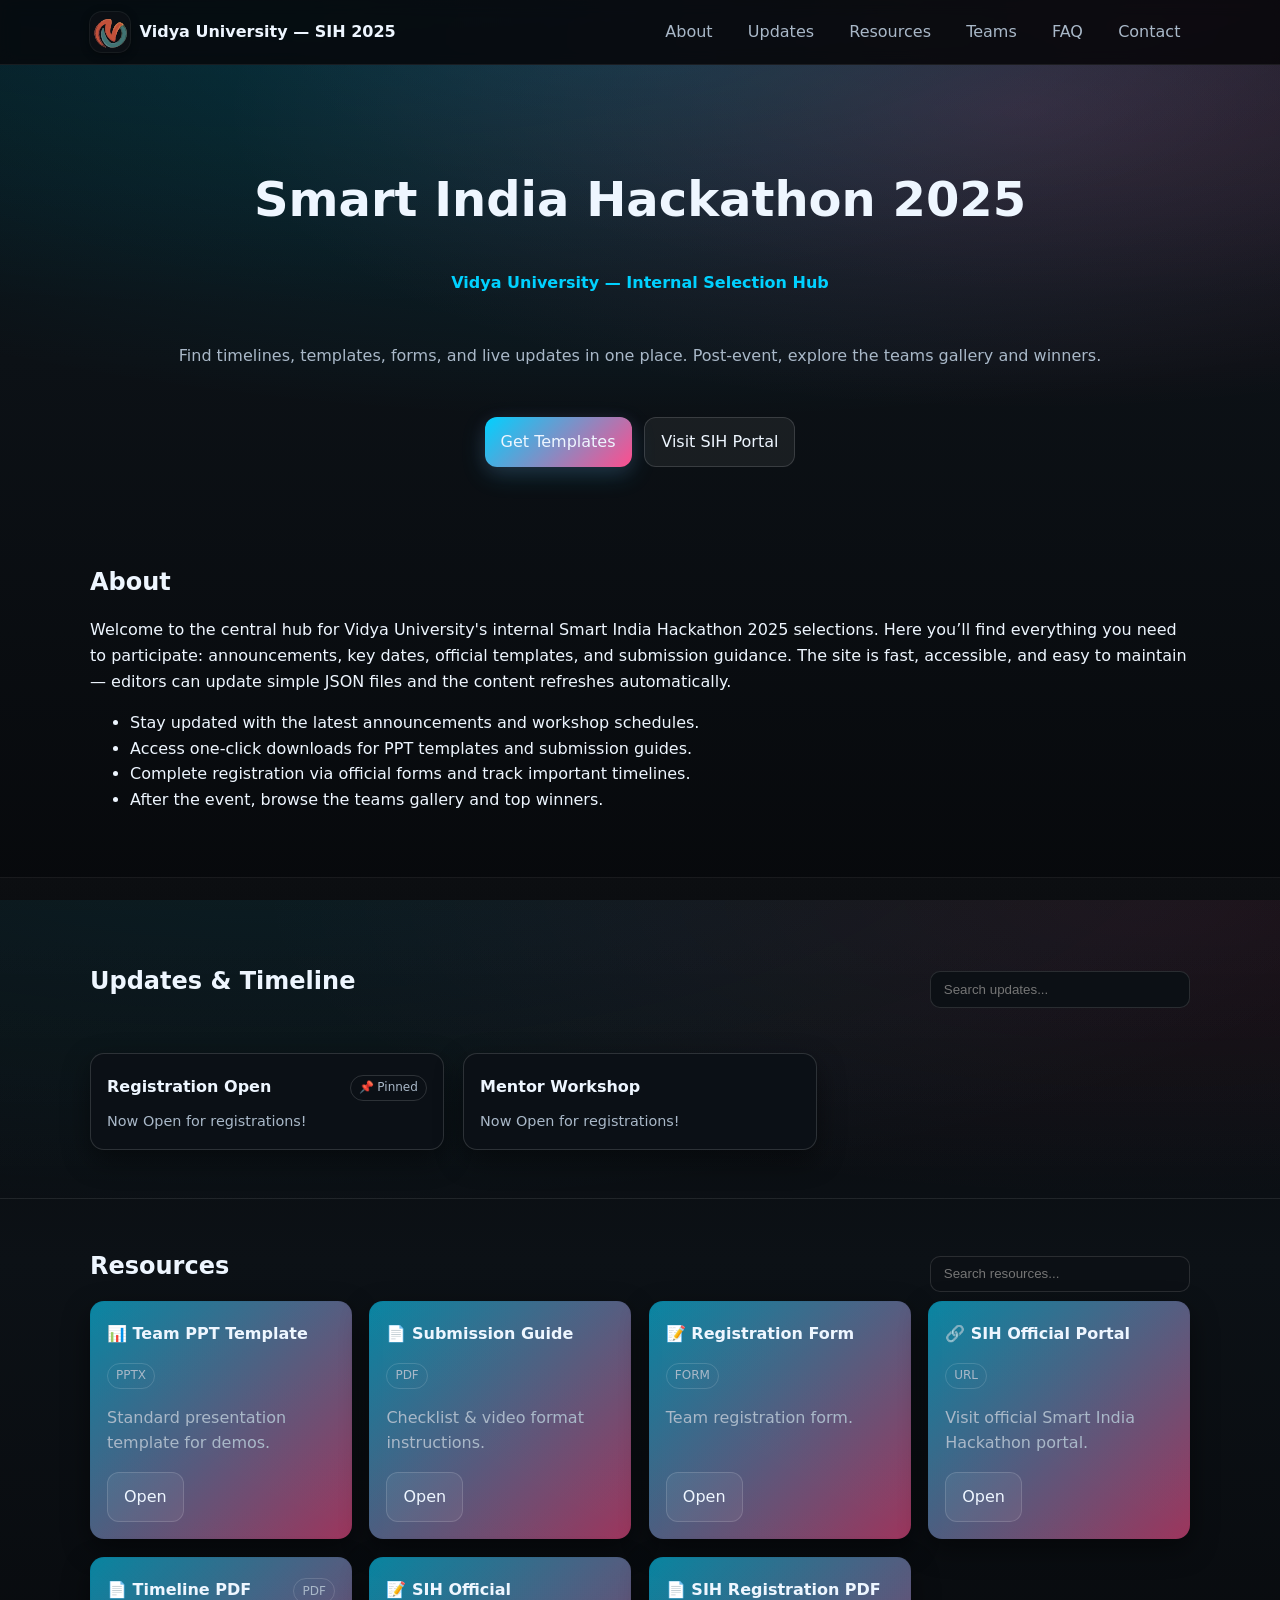
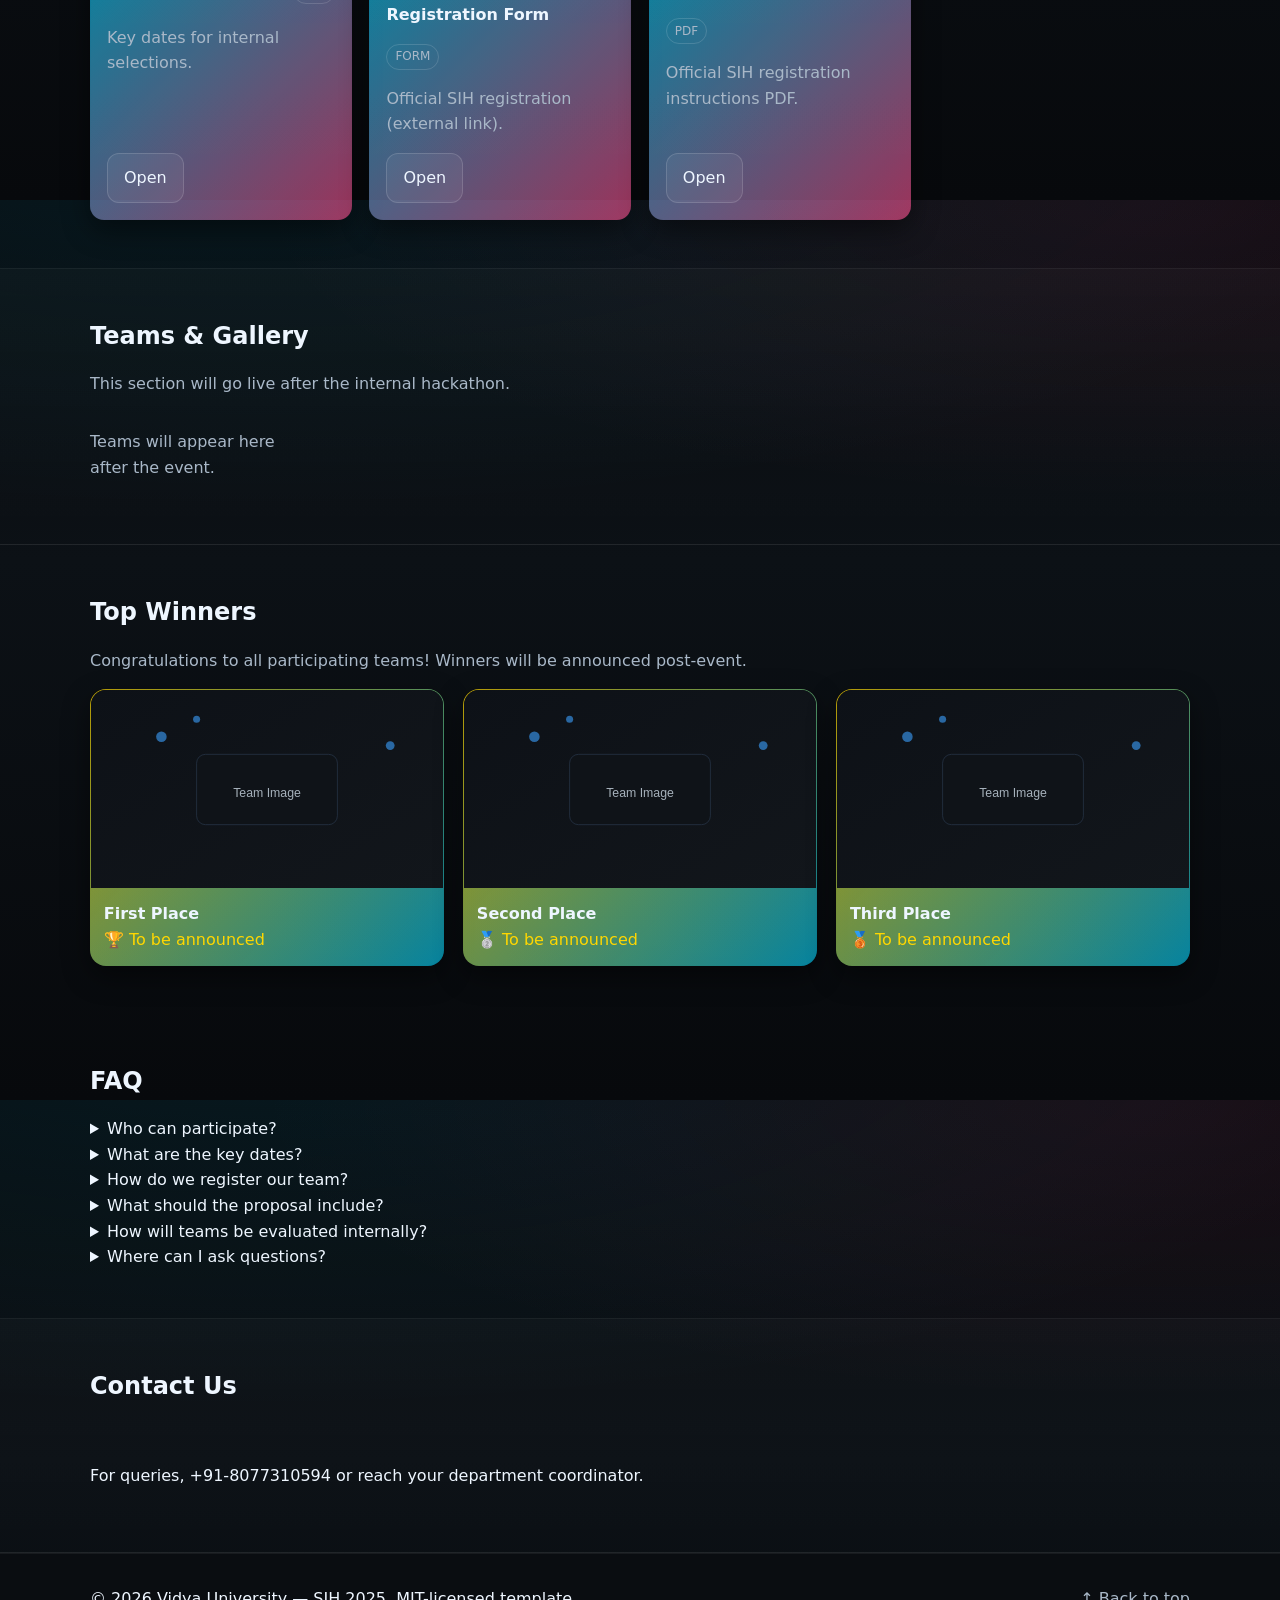
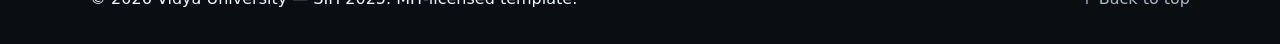
==== sih-vidya-landing/index.html @ 430991f4 "Logo changes" ====
<!DOCTYPE html>
<html lang="en">
  <head>
    <meta charset="utf-8" />
    <meta name="viewport" content="width=device-width, initial-scale=1" />
    <title>Smart India Hackathon 2025 — Vidya University</title>
    <meta name="description" content="Vidya University SIH 2025 internal selection — timelines, resources, updates, and teams gallery." />
    <meta property="og:title" content="Smart India Hackathon 2025 — Vidya University" />
    <meta property="og:description" content="Timelines, resources, updates, and teams gallery for Vidya University's SIH 2025." />
    <meta property="og:type" content="website" />
    <meta name="twitter:card" content="summary_large_image" />
    <link rel="icon" href="./assets/images/logo.svg" />
    <link rel="stylesheet" href="./css/style.css" />
  </head>
  <body>
    <header class="site-header">
      <div class="container header-inner">
        <a class="brand" href="#home" aria-label="Home">
          <img src="./assets/images/logo.svg" alt="Vidya University Logo" width="36" height="36" />
          <span>Vidya University — SIH 2025</span>
        </a>
        <nav class="site-nav" aria-label="Primary">
          <a href="#about">About</a>
          <a href="#updates">Updates</a>
          <a href="#resources">Resources</a>
          <a href="#teams">Teams</a>
          <a href="#faq">FAQ</a>
          <a href="#contact">Contact</a>
        </nav>
      </div>
    </header>

    <main id="home">
      <section class="hero" aria-label="Hero">
        <div class="container hero-inner">
          <h1>Smart India Hackathon 2025</h1>
          <p class="tag">Vidya University — Internal Selection Hub</p>
          <p class="lead">Find timelines, templates, forms, and live updates in one place. Post-event, explore the teams gallery and winners.</p>
          <div class="cta">
            <a class="btn primary" href="#resources">Get Templates</a>
            <a class="btn" href="https://www.sih.gov.in/" target="_blank" rel="noopener">Visit SIH Portal</a>
          </div>
        </div>
      </section>

      <section id="about" class="section">
        <div class="container">
          <h2>About</h2>
          <p>
            Welcome to the central hub for Vidya University's internal Smart India Hackathon 2025 selections.
            Here you’ll find everything you need to participate: announcements, key dates, official templates,
            and submission guidance. The site is fast, accessible, and easy to maintain — editors can update
            simple JSON files and the content refreshes automatically.
          </p>
          <ul>
            <li>Stay updated with the latest announcements and workshop schedules.</li>
            <li>Access one-click downloads for PPT templates and submission guides.</li>
            <li>Complete registration via official forms and track important timelines.</li>
            <li>After the event, browse the teams gallery and top winners.</li>
          </ul>
        </div>
      </section>

      <section id="updates" class="section alt">
        <div class="container">
          <div class="section-head">
            <h2>Updates & Timeline</h2>
            <br>
            <br><br><br><br>
            <div class="filters">
              <input id="updates-search" type="search" placeholder="Search updates..." aria-label="Search updates" />
            </div>
          </div>
          <div id="updates-list" class="cards" aria-live="polite" aria-busy="true">
            <p>Loading updates...</p>
          </div>
        </div>
      </section>

      <section id="resources" class="section">
        <div class="container">
          <div class="section-head">
            <h2>Resources</h2>
            <div class="filters">
              <input id="resources-search" type="search" placeholder="Search resources..." aria-label="Search resources" />
            </div>
          </div>
          <div id="resources-list" class="cards" aria-live="polite" aria-busy="true">
            <p>Loading resources...</p>
          </div>
        </div>
      </section>

      <section id="teams" class="section alt">
        <div class="container">
          <h2>Teams & Gallery</h2>
          <p class="muted">This section will go live after the internal hackathon.</p>
          <div id="teams-grid" class="grid" aria-live="polite" aria-busy="true"></div>
        </div>
      </section>

      <section id="winners" class="winners section">
        <div class="container">
          <h2>Top Winners</h2>
            <p class="muted">Congratulations to all participating teams! Winners will be announced post-event.</p>
          <!-- <p class="muted">Large placeholders are provided — replace images later to showcase winners.</p> -->
          <div class="winners-grid">
            <article class="winner-card">
              <img src="./assets/images/teams/placeholder.svg" alt="First Place placeholder" loading="lazy" />
              <div class="body">
                <div class="title">First Place</div>
                <div class="place">🏆 To be announced</div>
              </div>
            </article>
            <article class="winner-card">
              <img src="./assets/images/teams/placeholder.svg" alt="Second Place placeholder" loading="lazy" />
              <div class="body">
                <div class="title">Second Place</div>
                <div class="place">🥈 To be announced</div>
              </div>
            </article>
            <article class="winner-card">
              <img src="./assets/images/teams/placeholder.svg" alt="Third Place placeholder" loading="lazy" />
              <div class="body">
                <div class="title">Third Place</div>
                <div class="place">🥉 To be announced</div>
              </div>
            </article>
          </div>
        </div>
      </section>

      <section id="faq" class="section">
        <div class="container">
          <h2>FAQ</h2>
          <details>
            <summary>Who can participate?</summary>
            <p>All eligible Vidya University students can participate as per SIH guidelines. Form teams as per rules and consult your department coordinator if unsure.</p>
          </details>
          <details>
            <summary>What are the key dates?</summary>
            <p>Dates will be announced soon. Keep an eye on the Updates section for official announcements.</p>
          </details>
          <details>
            <summary>How do we register our team?</summary>
            <p>Use the Registration Form in Resources for internal submission. The SIH Official Registration Form will be listed when available.</p>
          </details>
          <details>
            <summary>What should the proposal include?</summary>
            <p>Follow the Submission Guide (Resources) for required sections: problem statement, solution approach, tech stack, team roles, and timelines.</p>
          </details>
          <details>
            <summary>How will teams be evaluated internally?</summary>
            <p>Evaluation will consider problem-fit, innovation, feasibility, demo readiness, and presentation quality. Details will be shared in updates.</p>
          </details>
          <details>
            <summary>Where can I ask questions?</summary>
            <p>Contact the SIH coordination cell at +91-8077310594 or reach your department coordinator.</p>
          </details>
        </div>
      </section>

      <section id="contact" class="section alt">
        <div class="container">
          <h2>Contact Us</h2>
          <br>
          <p>For queries, +91-8077310594 or reach your department coordinator.</p>
        </div>
      </section>
    </main>

    <footer class="site-footer">
      <div class="container footer-inner">
        <p>© <span id="year"></span> Vidya University — SIH 2025. MIT-licensed template.</p>
        <a class="top" href="#home" aria-label="Back to top">↑ Back to top</a>
      </div>
    </footer>

    <script type="module" src="./js/main.js"></script>
  </body>
  </html>
---- sih-vidya-landing/css/style.css ----
:root{
  --bg:#07090c;         /* deeper near-black */
  --panel:#0f141a;      /* dark panel */
  --text:#eef6ff;       /* off-white */
  --muted:#a9b8c8;      /* muted text */
  --brand:#00d1ff;      /* vibrant cyan */
  --brand-2:#ff4d8d;    /* vibrant pink */
  --ok:#22c55e;
  --warn:#f59e0b;
  --danger:#ef4444;
  --card:#0b1016;
  --radius:14px;
  --shadow:0 10px 28px rgba(0,0,0,.45);
}

*{box-sizing:border-box}
html,body{height:100%}
body{
  margin:0; font-family:system-ui,-apple-system,Segoe UI,Roboto,Ubuntu,Cantarell,"Noto Sans",sans-serif;
  background:radial-gradient(1200px 400px at 20% -10%, rgba(0,209,255,.09), transparent),
             radial-gradient(900px 300px at 90% 0%, rgba(255,77,141,.08), transparent),
             linear-gradient(180deg,var(--bg),#0c1116 40%, #07090c 100%);
  color:var(--text); line-height:1.6;
}

.container{width:min(1100px,92%); margin-inline:auto}
.muted{color:var(--muted)}
.tag{color:var(--brand); font-weight:600}

/* Header */
.site-header{position:sticky; top:0; z-index:50; backdrop-filter:saturate(1.2) blur(8px); background:rgba(7,9,12,.65); border-bottom:1px solid rgba(255,255,255,.07)}
.header-inner{display:flex; align-items:center; justify-content:space-between; padding:.75rem 0}
.brand{display:flex; align-items:center; gap:.6rem; color:var(--text); text-decoration:none; font-weight:700}
.brand img{width:40px; height:40px; object-fit:cover; border-radius:12px; background:#0b0f14; box-shadow:0 0 0 1px rgba(255,255,255,.08), 0 2px 10px rgba(0,0,0,.45)}
.site-nav{display:flex; gap:1rem}
.site-nav a{color:var(--muted); text-decoration:none; padding:.4rem .6rem; border-radius:8px}
.site-nav a:hover{background:rgba(255,255,255,.08); color:var(--text)}

/* Hero */
.hero{padding:6rem 0 3rem; background:radial-gradient(1200px 400px at 50% -10%, rgba(0,209,255,.18), transparent), radial-gradient(800px 300px at 80% 10%, rgba(255,77,141,.16), transparent)}
.hero-inner{display:grid; gap:1rem; text-align:center}
.hero h1{font-size:clamp(2rem,4vw,3rem); margin:0}
.lead{color:var(--muted)}
.cta{display:flex; justify-content:center; gap:.8rem; margin-top:1rem; flex-wrap:wrap}
.btn{display:inline-flex; align-items:center; gap:.5rem; border:1px solid rgba(255,255,255,.14); color:var(--text); text-decoration:none; padding:.7rem 1rem; border-radius:12px; background:rgba(255,255,255,.06)}
.btn:hover{background:rgba(255,255,255,.08)}
.btn.primary{background:linear-gradient(135deg,var(--brand),var(--brand-2)); border:none; box-shadow:0 8px 24px rgba(0,209,255,.18), 0 4px 18px rgba(255,77,141,.12)}

/* Sections */
.section{padding:3rem 0}
.section.alt{background:linear-gradient(180deg, rgba(255,255,255,.02), rgba(255,255,255,0)); border-top:1px solid rgba(255,255,255,.07); border-bottom:1px solid rgba(255,255,255,.07)}
.section-head{display:flex; align-items:center; justify-content:space-between; gap:1rem; flex-wrap:wrap}
.section h2{margin:0 0 1rem}
.filters input[type="search"]{background:#0c1015; color:var(--text); border:1px solid rgba(255,255,255,.12); padding:.6rem .8rem; border-radius:10px; width:260px; max-width:100%}

/* Cards / Grid */
.cards{display:grid; grid-template-columns:repeat(auto-fill, minmax(260px,1fr)); gap:1.1rem}
.card{
  position:relative;
  background:linear-gradient(180deg, rgba(255,255,255,.02), rgba(255,255,255,.01)) padding-box,
             linear-gradient(135deg, rgba(0,209,255,.6), rgba(255,77,141,.6)) border-box;
  border:1px solid transparent;
  border-radius:var(--radius); padding:1rem; box-shadow:var(--shadow);
}
.card:hover{box-shadow:0 14px 36px rgba(0,0,0,.55);}
.card h3,.card h4{margin:.2rem 0 .4rem}
.card time{color:var(--muted); font-size:.9rem}
.chip{display:inline-block; padding:.15rem .5rem; border-radius:999px; font-size:.75rem; border:1px solid rgba(255,255,255,.14); color:var(--muted)}
.row{display:flex; align-items:center; justify-content:space-between; gap:.6rem; flex-wrap:wrap}

/* Ensure "Open" buttons sit at the bottom of resource cards */
.resource-card{display:flex; flex-direction:column;}
.resource-card a.btn{margin-top:auto; align-self:flex-start}

/* Updates & Timeline grid and card cleanup */
#updates .cards{grid-template-columns:repeat(auto-fill, minmax(320px,1fr)); gap:1.2rem}
.update-card{display:flex; flex-direction:column; background:var(--card) !important; border:1px solid rgba(255,255,255,.14) !important; box-shadow:var(--shadow)}
.update-card p{margin:.5rem 0 0}
.update-card .row + time{margin-top:.25rem}
.update-card .row:last-child{margin-top:auto}

.grid{display:grid; grid-template-columns:repeat(auto-fill, minmax(180px,1fr)); gap:1rem}
.team-card{background:var(--card); border:1px solid rgba(255,255,255,.08); border-radius:14px; overflow:hidden; box-shadow:var(--shadow)}
.team-card img{display:block; width:100%; height:140px; object-fit:cover; background:#0a0d11}
.team-card .body{padding:.8rem}
.team-card .name{font-weight:700}
.team-card .meta{color:var(--muted); font-size:.85rem}
.team-card a{color:var(--brand)}

/* Winners section */
.winners{padding:3rem 0}
.winners-grid{display:grid; grid-template-columns:repeat(auto-fit, minmax(240px, 1fr)); gap:1.2rem}
.winner-card{
  background:linear-gradient(180deg, rgba(255,255,255,.02), rgba(255,255,255,.01)) padding-box,
             linear-gradient(135deg, rgba(255,215,0,.7), rgba(0,209,255,.6)) border-box;
  border:1px solid transparent; border-radius:16px; overflow:hidden; box-shadow:var(--shadow);
}
.winner-card img{display:block; width:100%; aspect-ratio:16/9; object-fit:cover; background:#0a0d11}
.winner-card .body{padding:.8rem}
.winner-card .title{font-weight:800}
.winner-card .place{color:#ffd700}

/* Footer */
.site-footer{border-top:1px solid rgba(255,255,255,.06); background:#0a0d11}
.footer-inner{display:flex; align-items:center; justify-content:space-between; gap:1rem; padding:1rem 0}
.footer-inner .top{color:var(--muted); text-decoration:none}
.footer-inner .top:hover{color:var(--text)}

/* Small screens */
@media (max-width: 640px){
  .site-nav{gap:.4rem}
  .site-nav a{padding:.4rem .5rem}
}
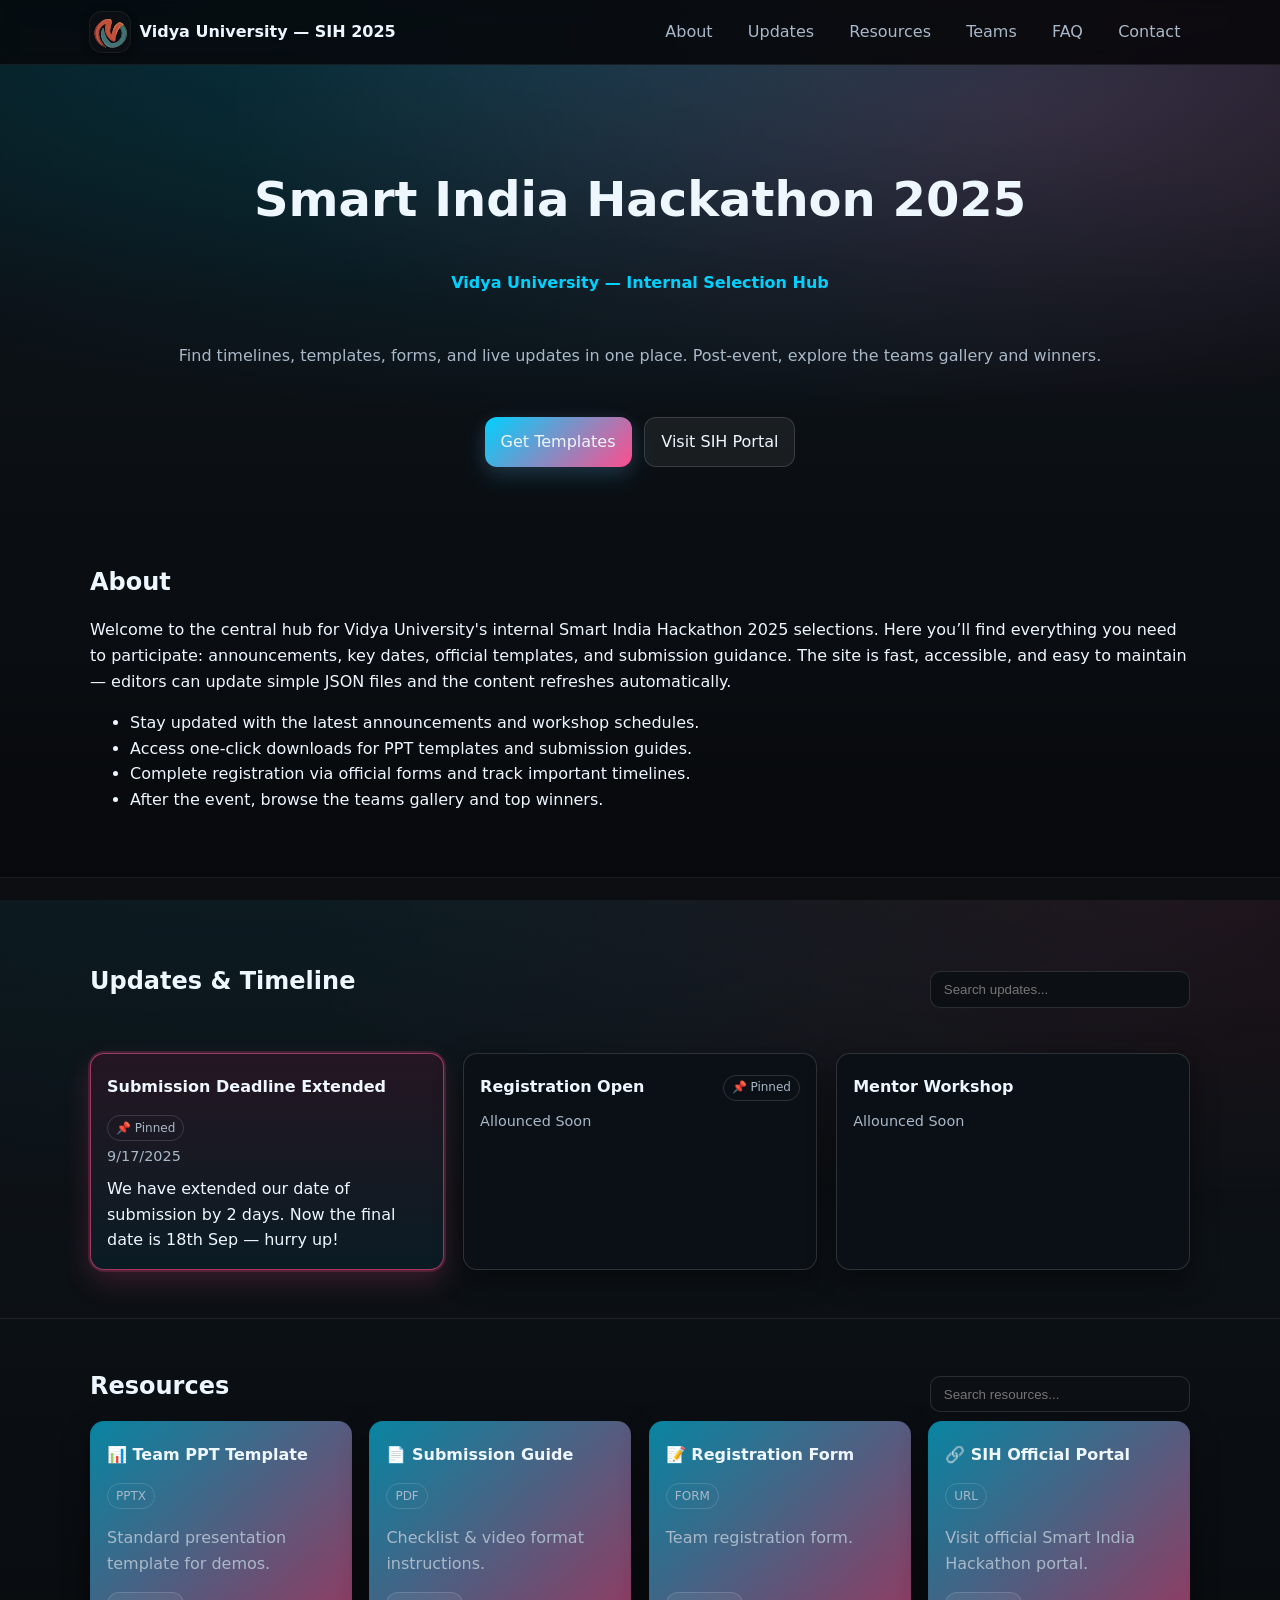
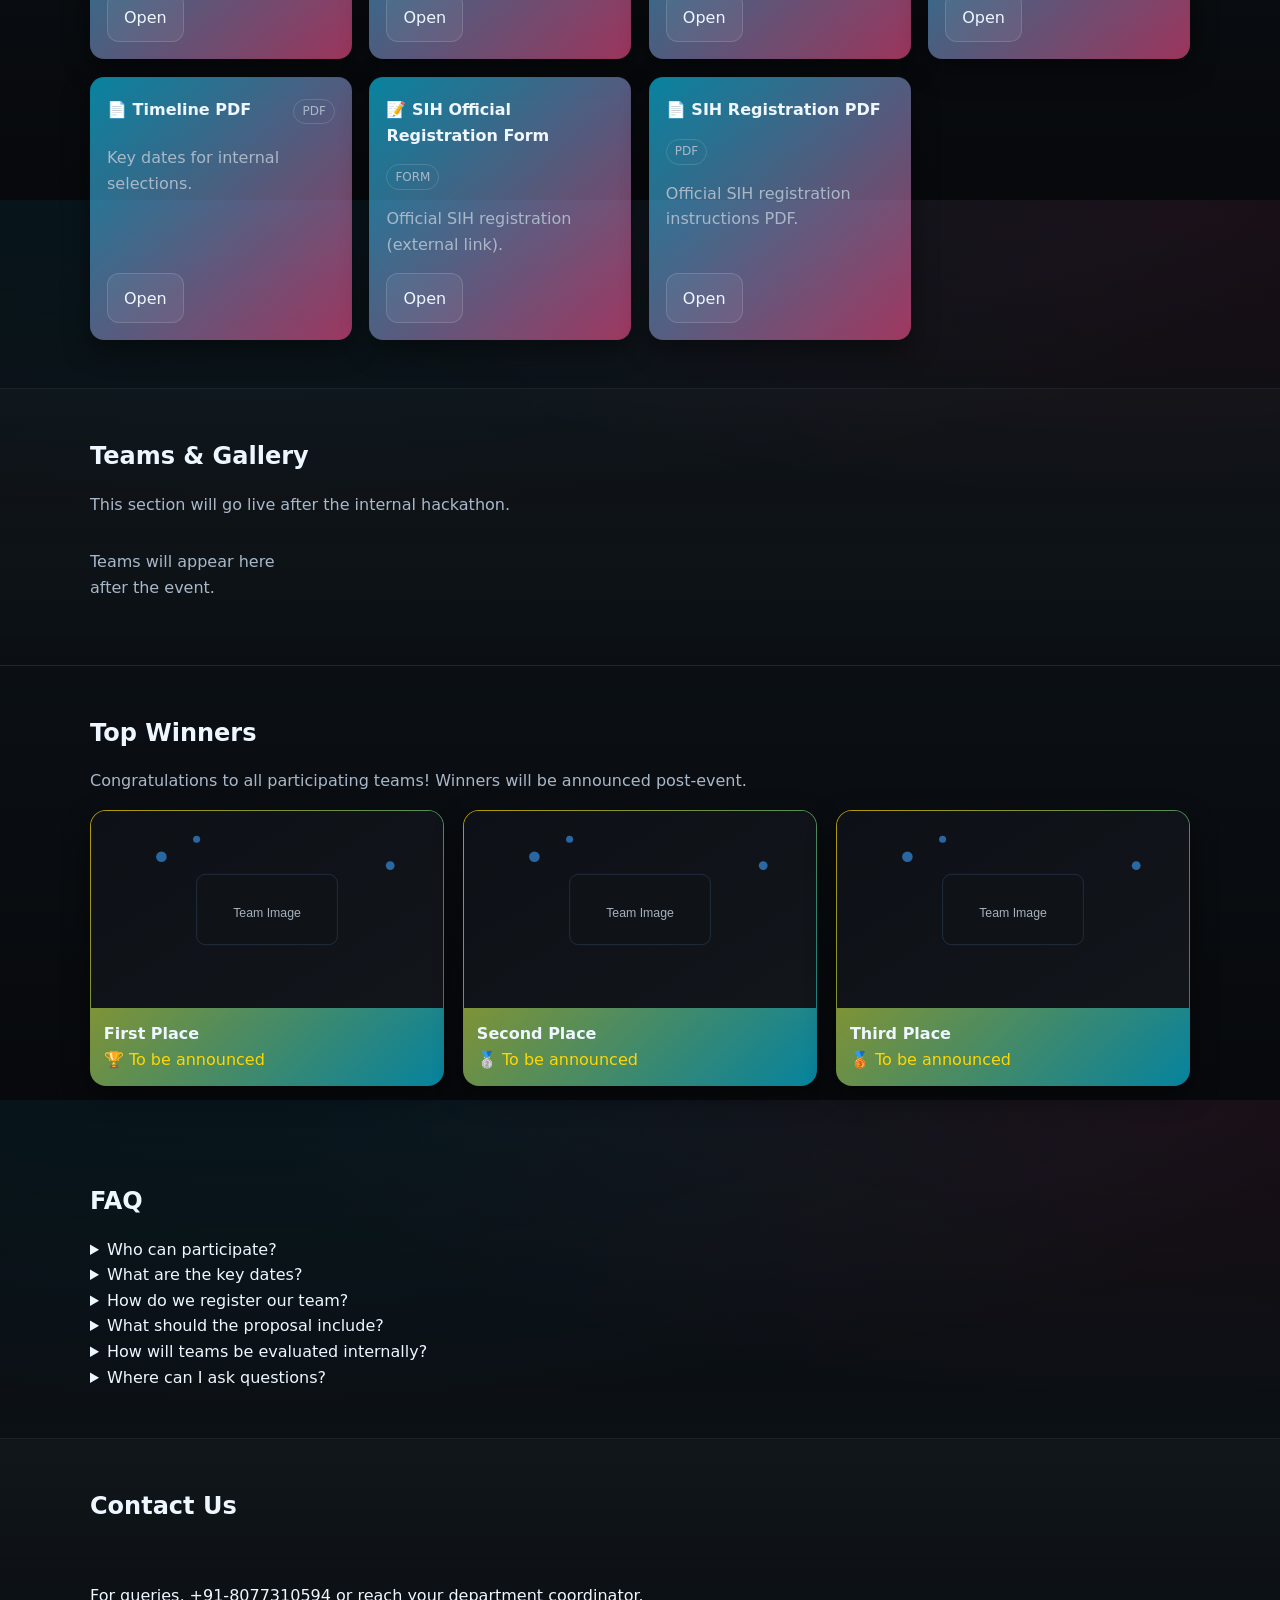
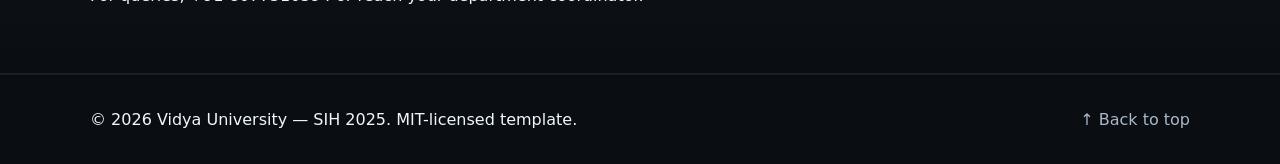
==== commit a8bed176: "fix: cache-bust assets and strengthen highlight animation selector" ====
--- a/sih-vidya-landing/index.html
+++ b/sih-vidya-landing/index.html
@@ -10,7 +10,9 @@
     <meta property="og:type" content="website" />
     <meta name="twitter:card" content="summary_large_image" />
     <link rel="icon" href="./assets/images/logo.svg" />
-    <link rel="stylesheet" href="./css/style.css" />
+  <link rel="stylesheet" href="./css/style.css?v=20250917" />
+    <meta name="google-adsense-account" content="ca-pub-8051903518935723" />
+    <script async src="https://pagead2.googlesyndication.com/pagead/js/adsbygoogle.js?client=ca-pub-8051903518935723" crossorigin="anonymous"></script>
   </head>
   <body>
     <header class="site-header">
@@ -176,6 +178,6 @@
       </div>
     </footer>
 
-    <script type="module" src="./js/main.js"></script>
+    <script type="module" src="./js/main.js?v=20250917"></script>
   </body>
   </html>
--- a/sih-vidya-landing/css/style.css
+++ b/sih-vidya-landing/css/style.css
@@ -79,6 +79,18 @@
 .update-card .row + time{margin-top:.25rem}
 .update-card .row:last-child{margin-top:auto}
 
+/* Attention highlight for urgent updates */
+.cards .update-card.highlight{
+  border-color: rgba(255,77,141,.6) !important;
+  box-shadow: 0 12px 28px rgba(255,77,141,.18), 0 0 0 2px rgba(255,77,141,.18);
+  animation: floatPulse 3s ease-in-out infinite;
+  background: linear-gradient(180deg, rgba(255,77,141,.10), rgba(0,209,255,.06)), var(--card) !important;
+}
+@keyframes floatPulse{
+  0%,100%{ transform: translateY(0); }
+  50%{ transform: translateY(-6px); }
+}
+
 .grid{display:grid; grid-template-columns:repeat(auto-fill, minmax(180px,1fr)); gap:1rem}
 .team-card{background:var(--card); border:1px solid rgba(255,255,255,.08); border-radius:14px; overflow:hidden; box-shadow:var(--shadow)}
 .team-card img{display:block; width:100%; height:140px; object-fit:cover; background:#0a0d11}
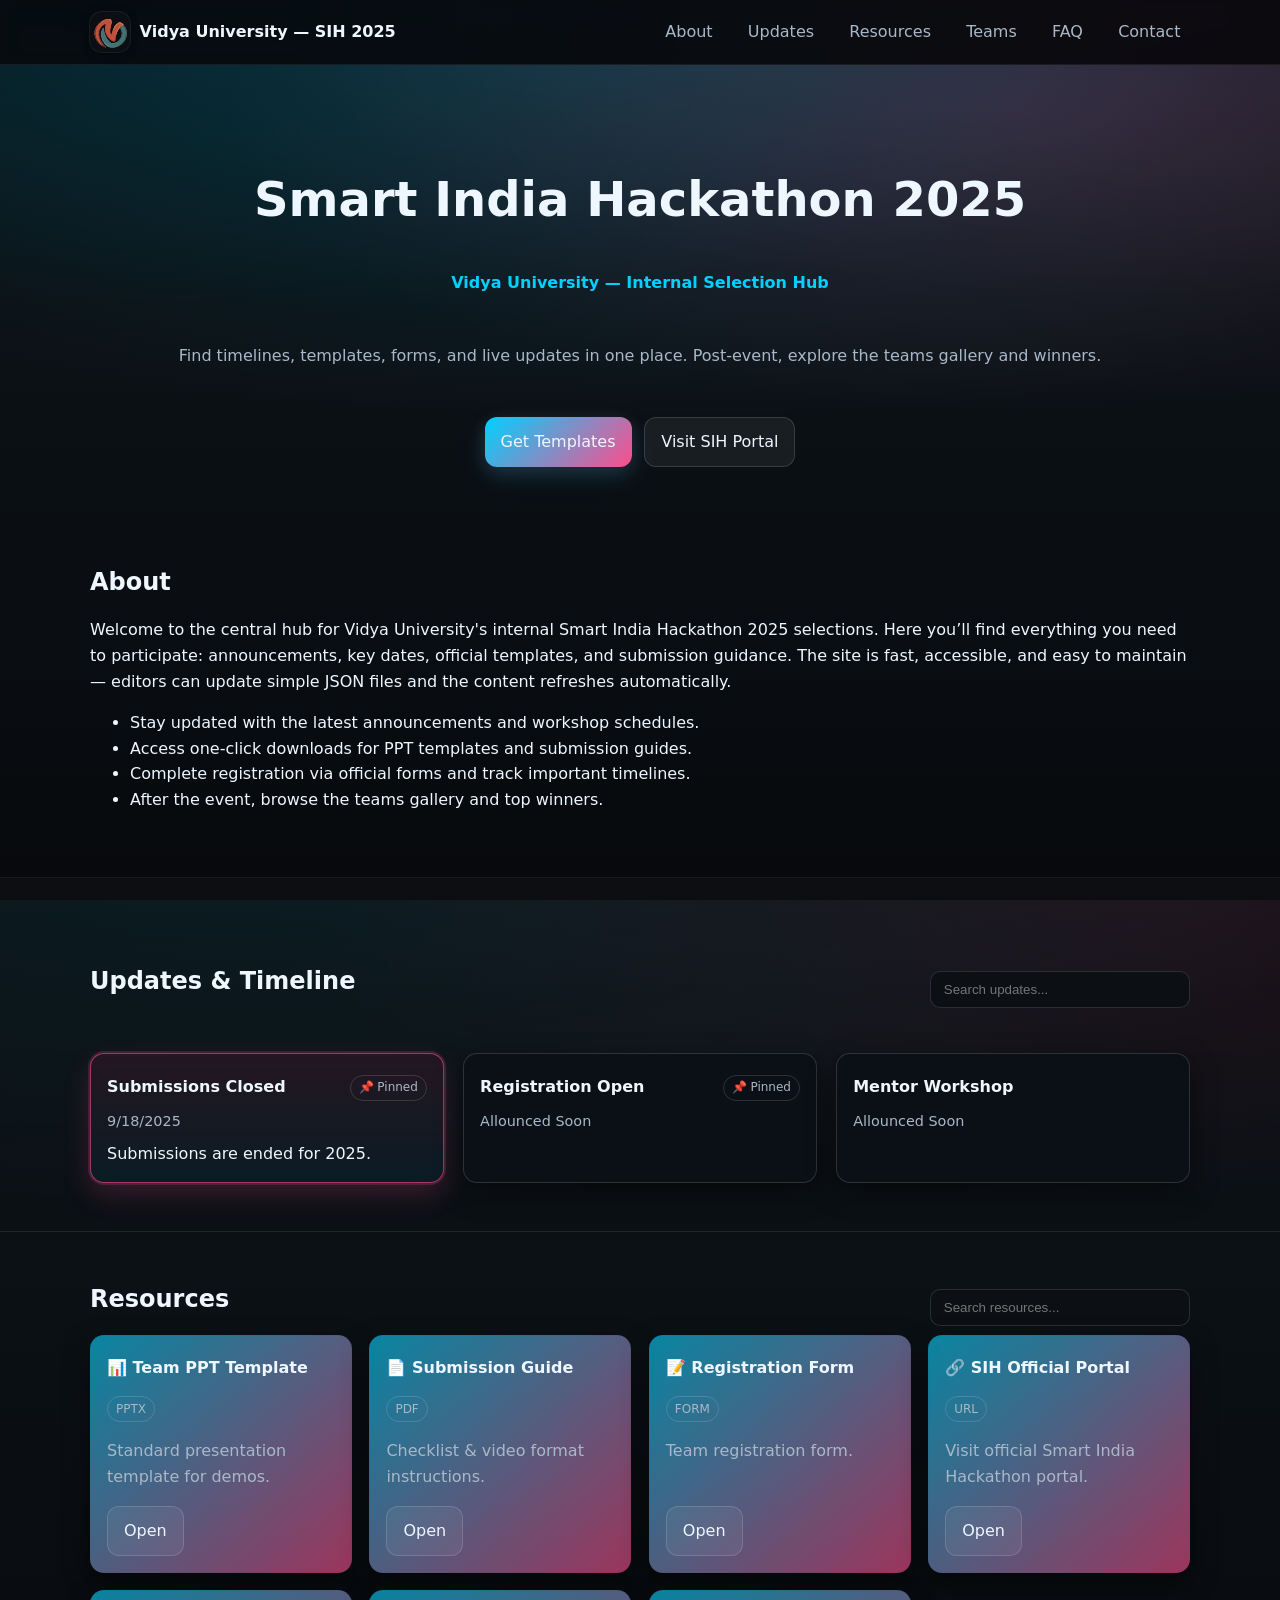
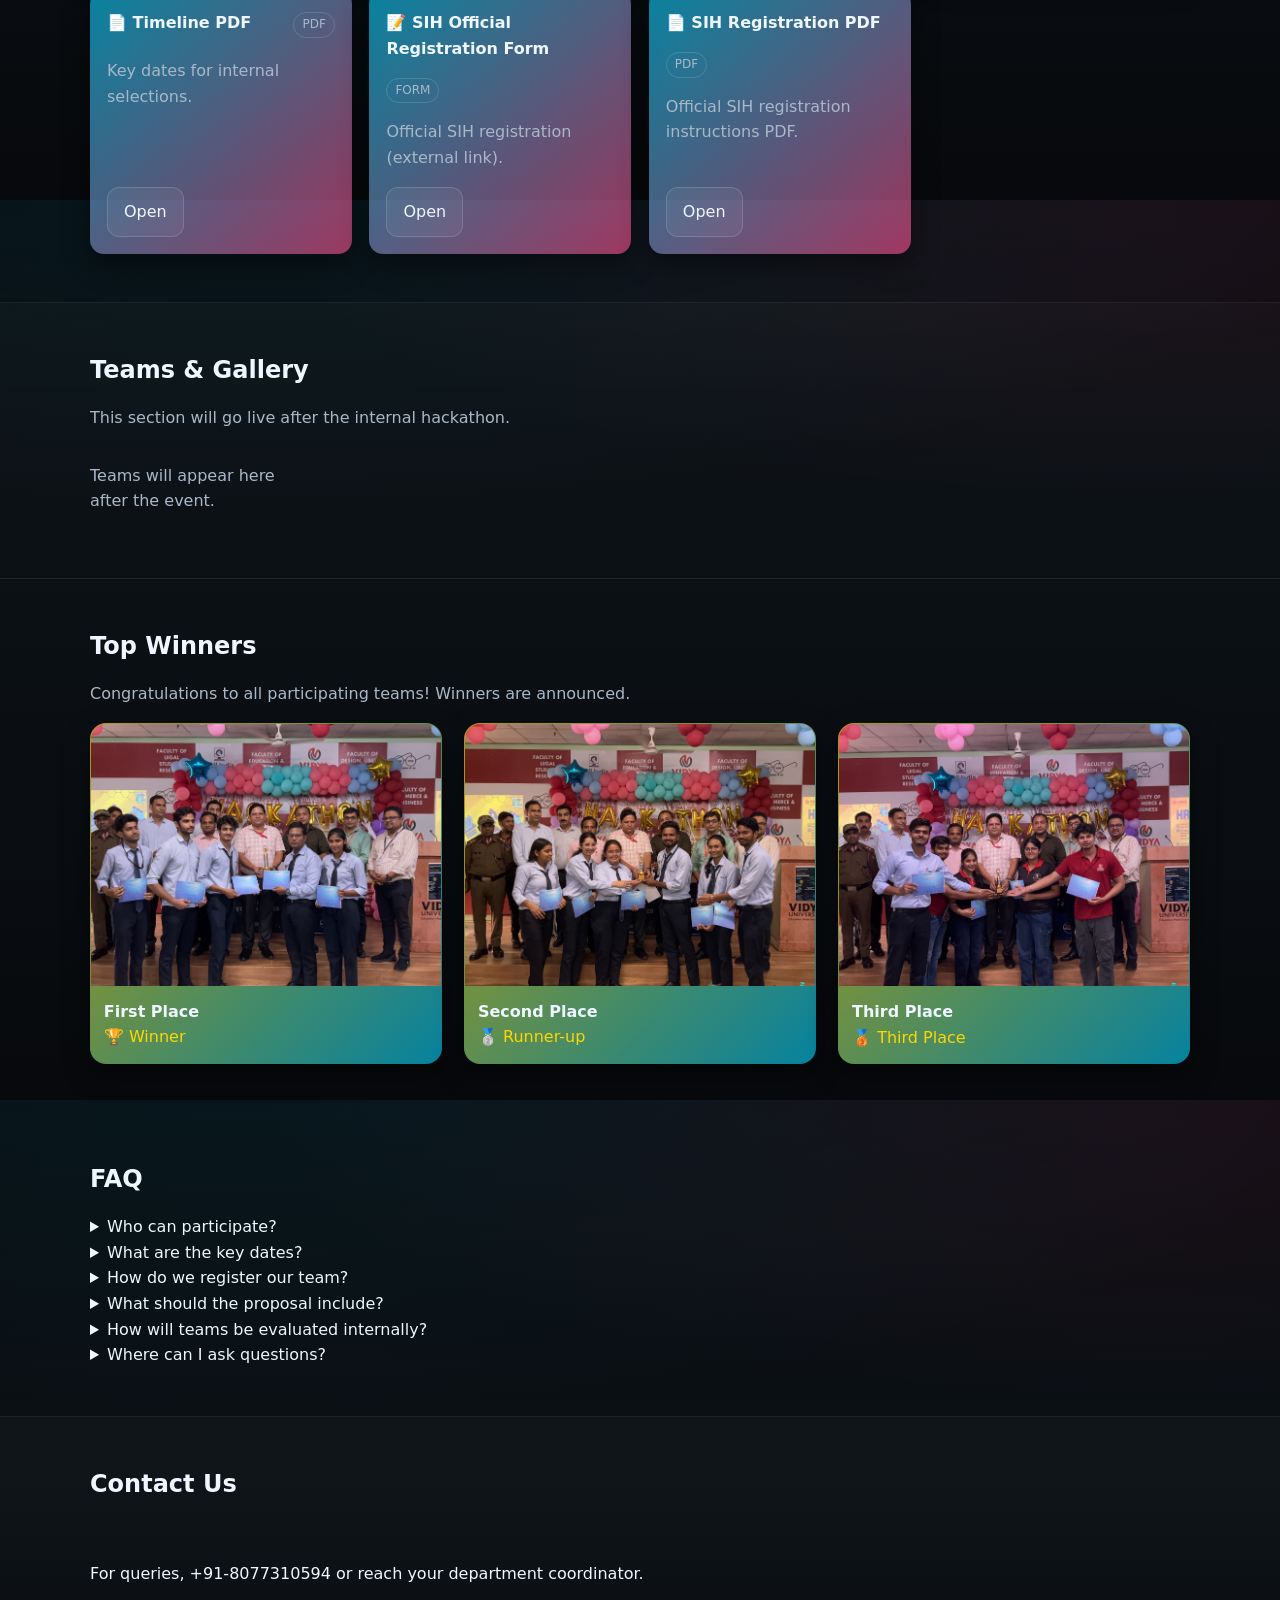
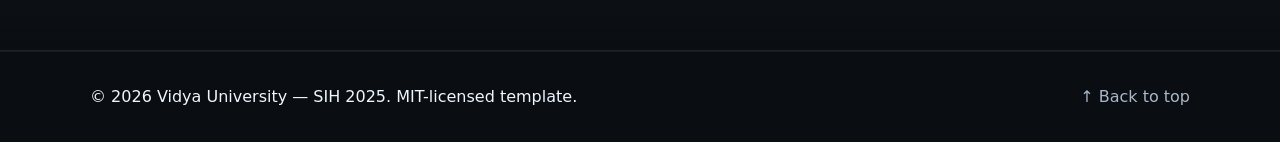
==== commit 87dca5b8: "Winners: add Top 3 photos and enlarge cards (grid min 340px, aspect 4/3); update markup to use new i" ====
--- a/sih-vidya-landing/index.html
+++ b/sih-vidya-landing/index.html
@@ -104,28 +104,28 @@
       <section id="winners" class="winners section">
         <div class="container">
           <h2>Top Winners</h2>
-            <p class="muted">Congratulations to all participating teams! Winners will be announced post-event.</p>
+            <p class="muted">Congratulations to all participating teams! Winners are announced.</p>
           <!-- <p class="muted">Large placeholders are provided — replace images later to showcase winners.</p> -->
           <div class="winners-grid">
             <article class="winner-card">
-              <img src="./assets/images/teams/placeholder.svg" alt="First Place placeholder" loading="lazy" />
+              <img src="../TOP3/1st.JPG" alt="First Place — Winner photo" loading="lazy" />
               <div class="body">
                 <div class="title">First Place</div>
-                <div class="place">🏆 To be announced</div>
+                <div class="place">🏆 Winner</div>
               </div>
             </article>
             <article class="winner-card">
-              <img src="./assets/images/teams/placeholder.svg" alt="Second Place placeholder" loading="lazy" />
+              <img src="../TOP3/2nd.JPG" alt="Second Place — Winner photo" loading="lazy" />
               <div class="body">
                 <div class="title">Second Place</div>
-                <div class="place">🥈 To be announced</div>
+                <div class="place">🥈 Runner-up</div>
               </div>
             </article>
             <article class="winner-card">
-              <img src="./assets/images/teams/placeholder.svg" alt="Third Place placeholder" loading="lazy" />
+              <img src="../TOP3/3rd.JPG" alt="Third Place — Winner photo" loading="lazy" />
               <div class="body">
                 <div class="title">Third Place</div>
-                <div class="place">🥉 To be announced</div>
+                <div class="place">🥉 Third Place</div>
               </div>
             </article>
           </div>
--- a/sih-vidya-landing/css/style.css
+++ b/sih-vidya-landing/css/style.css
@@ -101,13 +101,13 @@
 
 /* Winners section */
 .winners{padding:3rem 0}
-.winners-grid{display:grid; grid-template-columns:repeat(auto-fit, minmax(240px, 1fr)); gap:1.2rem}
+.winners-grid{display:grid; grid-template-columns:repeat(auto-fit, minmax(340px, 1fr)); gap:1.4rem}
 .winner-card{
   background:linear-gradient(180deg, rgba(255,255,255,.02), rgba(255,255,255,.01)) padding-box,
              linear-gradient(135deg, rgba(255,215,0,.7), rgba(0,209,255,.6)) border-box;
   border:1px solid transparent; border-radius:16px; overflow:hidden; box-shadow:var(--shadow);
 }
-.winner-card img{display:block; width:100%; aspect-ratio:16/9; object-fit:cover; background:#0a0d11}
+.winner-card img{display:block; width:100%; aspect-ratio:4/3; object-fit:cover; background:#0a0d11}
 .winner-card .body{padding:.8rem}
 .winner-card .title{font-weight:800}
 .winner-card .place{color:#ffd700}
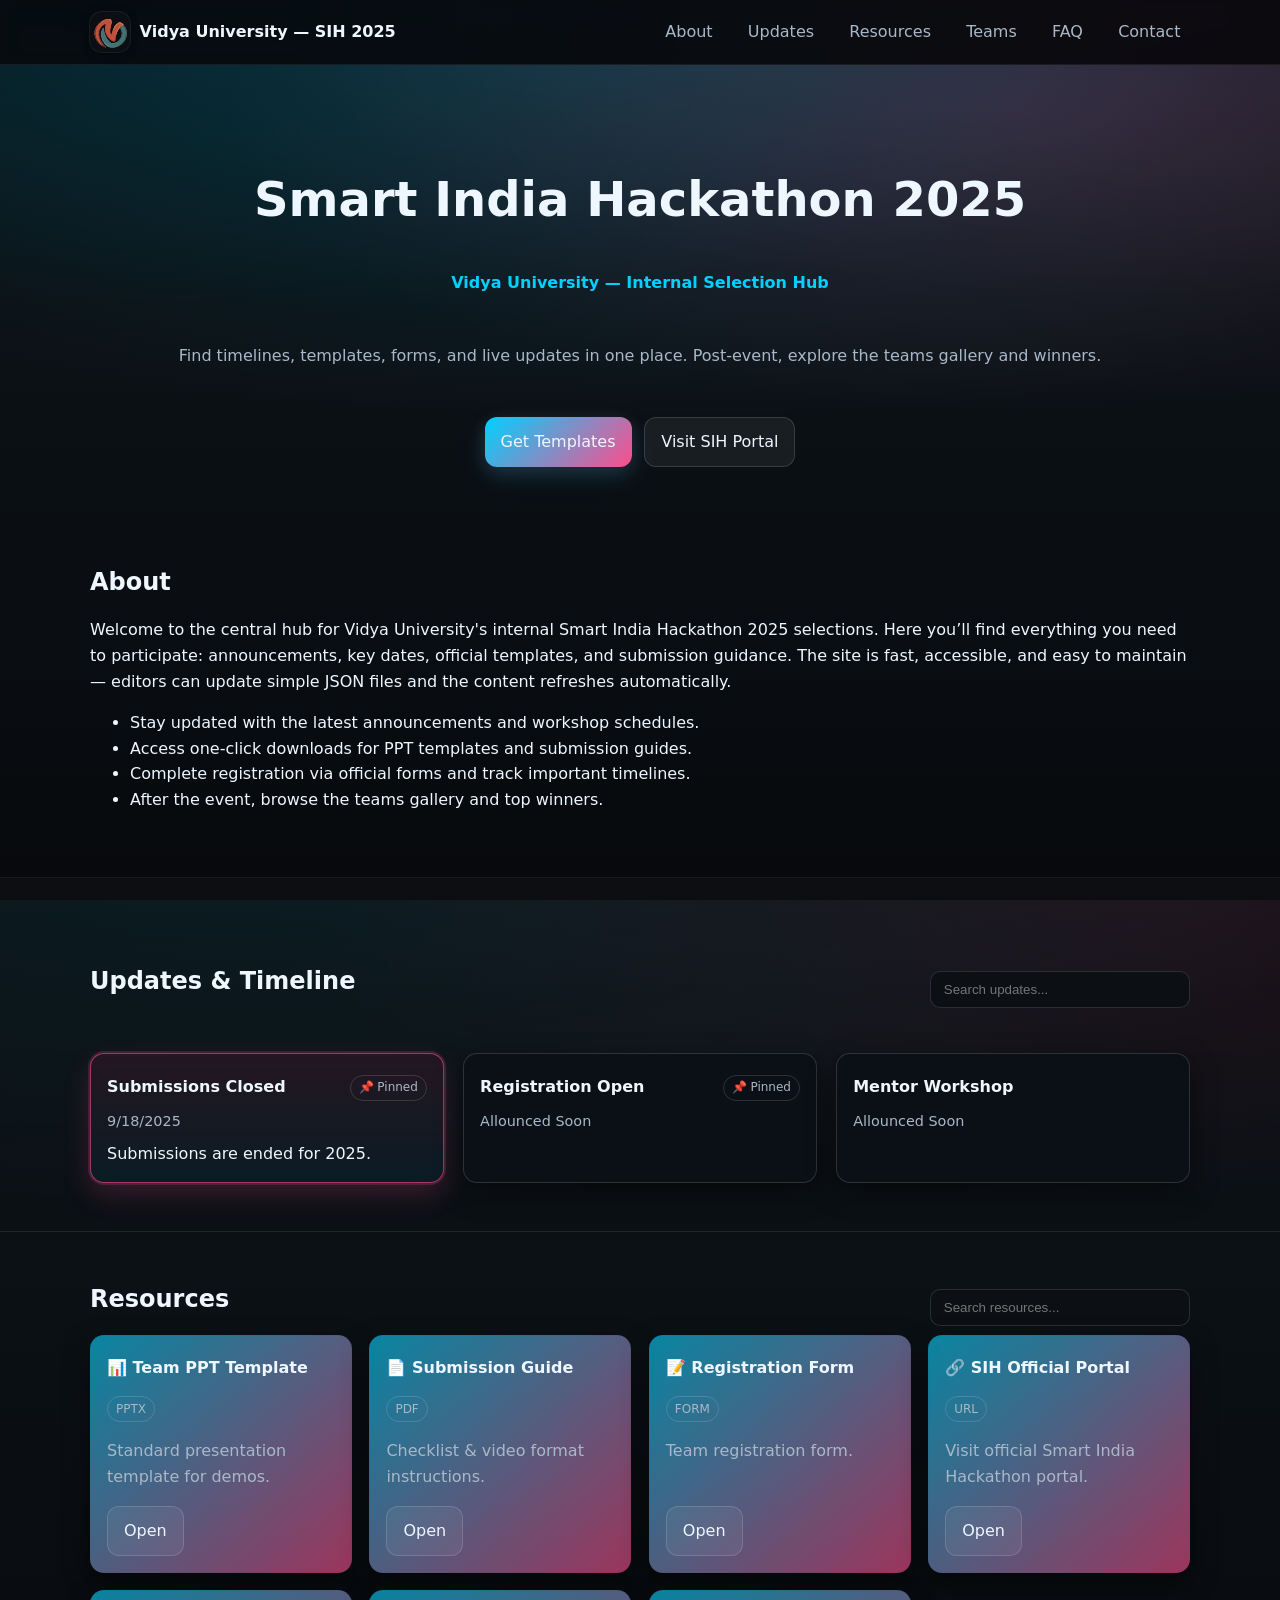
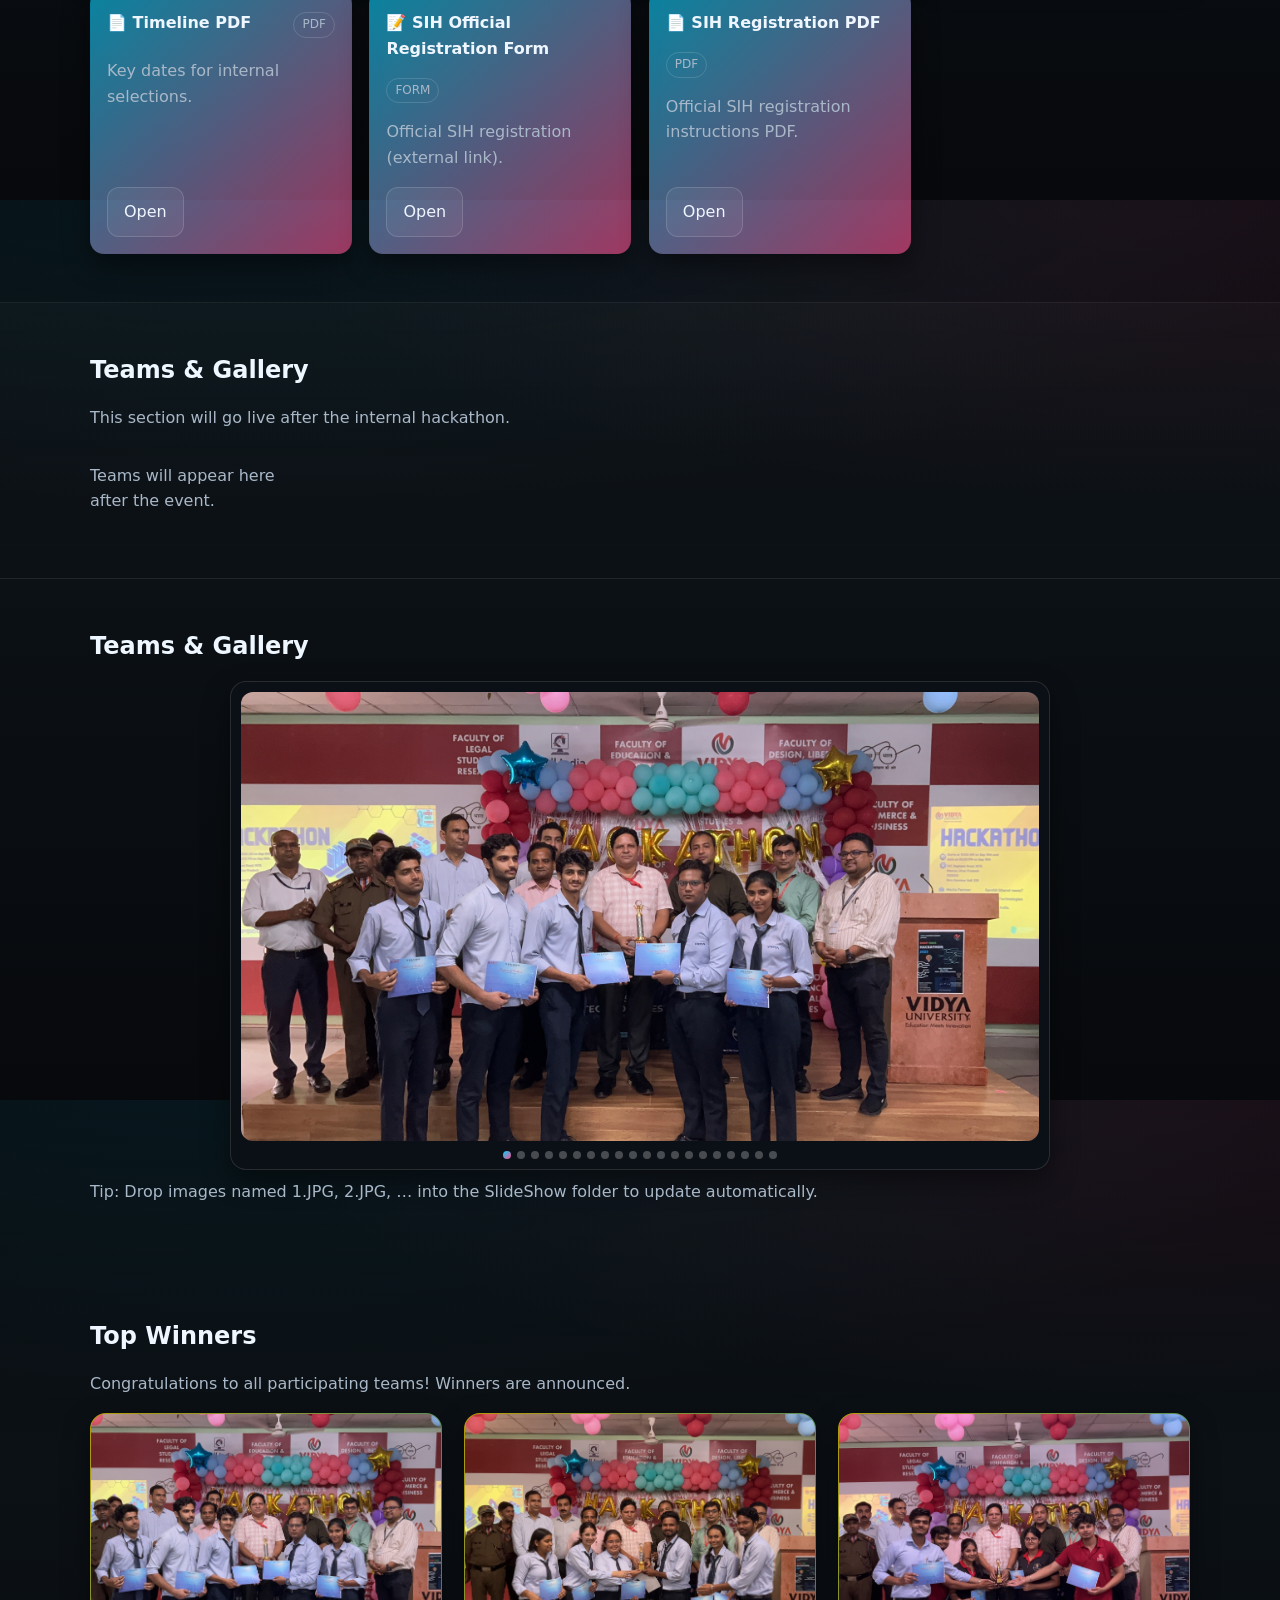
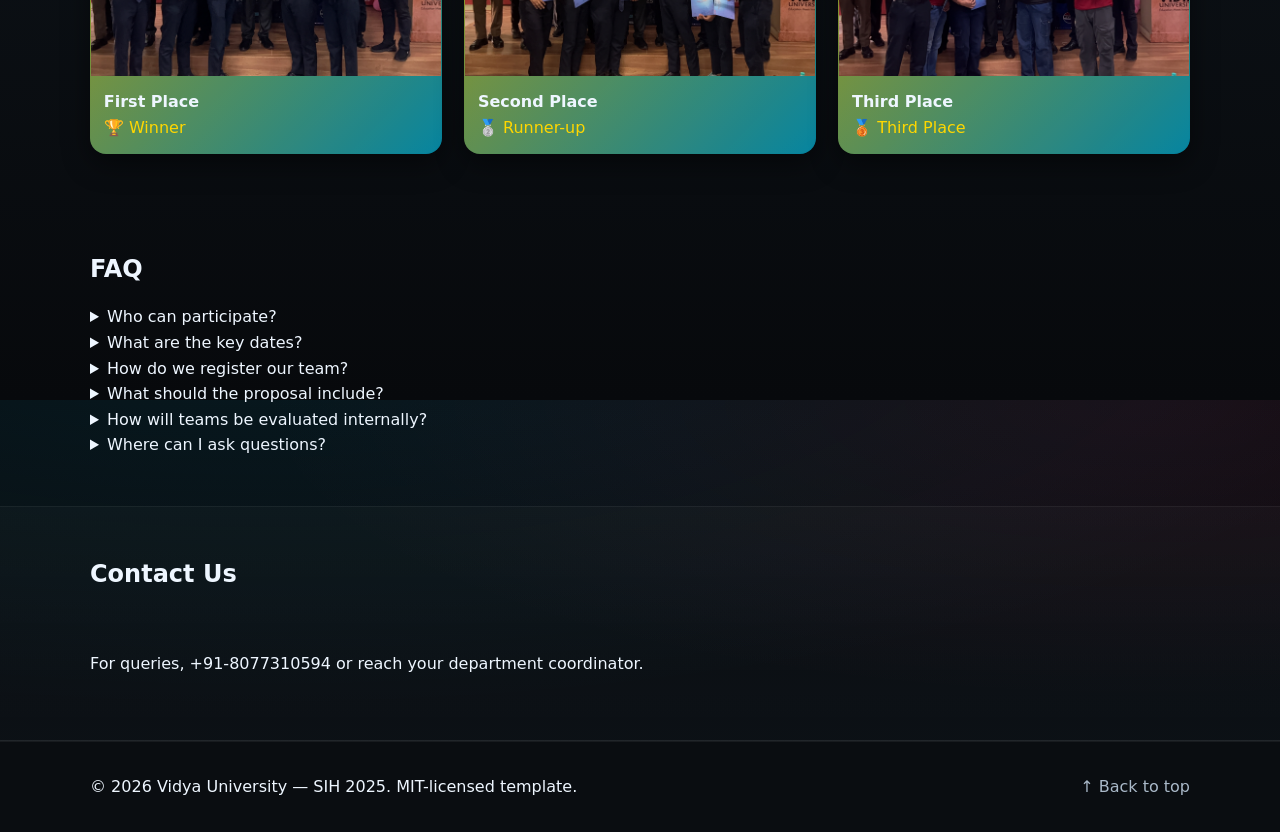
==== commit fcf41a36: "Teams & Gallery: add auto slideshow that loads numbered images from SlideShow/, fades every 3s, resp" ====
--- a/sih-vidya-landing/index.html
+++ b/sih-vidya-landing/index.html
@@ -101,6 +101,17 @@
         </div>
       </section>
 
+      <!-- Dedicated slideshow section -->
+      <section id="teams-gallery" class="section">
+        <div class="container">
+          <h2>Teams & Gallery</h2>
+          <div class="slideshow" data-folder="../SlideShow" data-start="1" data-end="20" data-ext=".JPG" data-interval="3000" aria-label="Photo slideshow">
+            <div class="slides" id="gallery-slides" aria-live="off"></div>
+          </div>
+          <p class="muted" style="margin-top:.6rem">Tip: Drop images named 1.JPG, 2.JPG, … into the SlideShow folder to update automatically.</p>
+        </div>
+      </section>
+
       <section id="winners" class="winners section">
         <div class="container">
           <h2>Top Winners</h2>
--- a/sih-vidya-landing/css/style.css
+++ b/sih-vidya-landing/css/style.css
@@ -112,6 +112,16 @@
 .winner-card .title{font-weight:800}
 .winner-card .place{color:#ffd700}
 
+/* Slideshow */
+#teams-gallery .slideshow{max-width:820px; margin:0 auto; background:var(--card); border:1px solid rgba(255,255,255,.12); border-radius:16px; padding:10px; box-shadow:var(--shadow)}
+#teams-gallery .slides{position:relative; width:100%; aspect-ratio:16/9; overflow:hidden; border-radius:12px; background:#0a0d11}
+#teams-gallery .slide{position:absolute; inset:0; opacity:0; transition:opacity .8s ease}
+#teams-gallery .slide img{width:100%; height:100%; object-fit:cover; display:block}
+#teams-gallery .slide.active{opacity:1}
+#teams-gallery .indicators{display:flex; justify-content:center; gap:6px; margin-top:.6rem}
+#teams-gallery .dot{width:8px; height:8px; border-radius:50%; background:rgba(255,255,255,.25)}
+#teams-gallery .dot.active{background:linear-gradient(135deg,var(--brand),var(--brand-2))}
+
 /* Footer */
 .site-footer{border-top:1px solid rgba(255,255,255,.06); background:#0a0d11}
 .footer-inner{display:flex; align-items:center; justify-content:space-between; gap:1rem; padding:1rem 0}
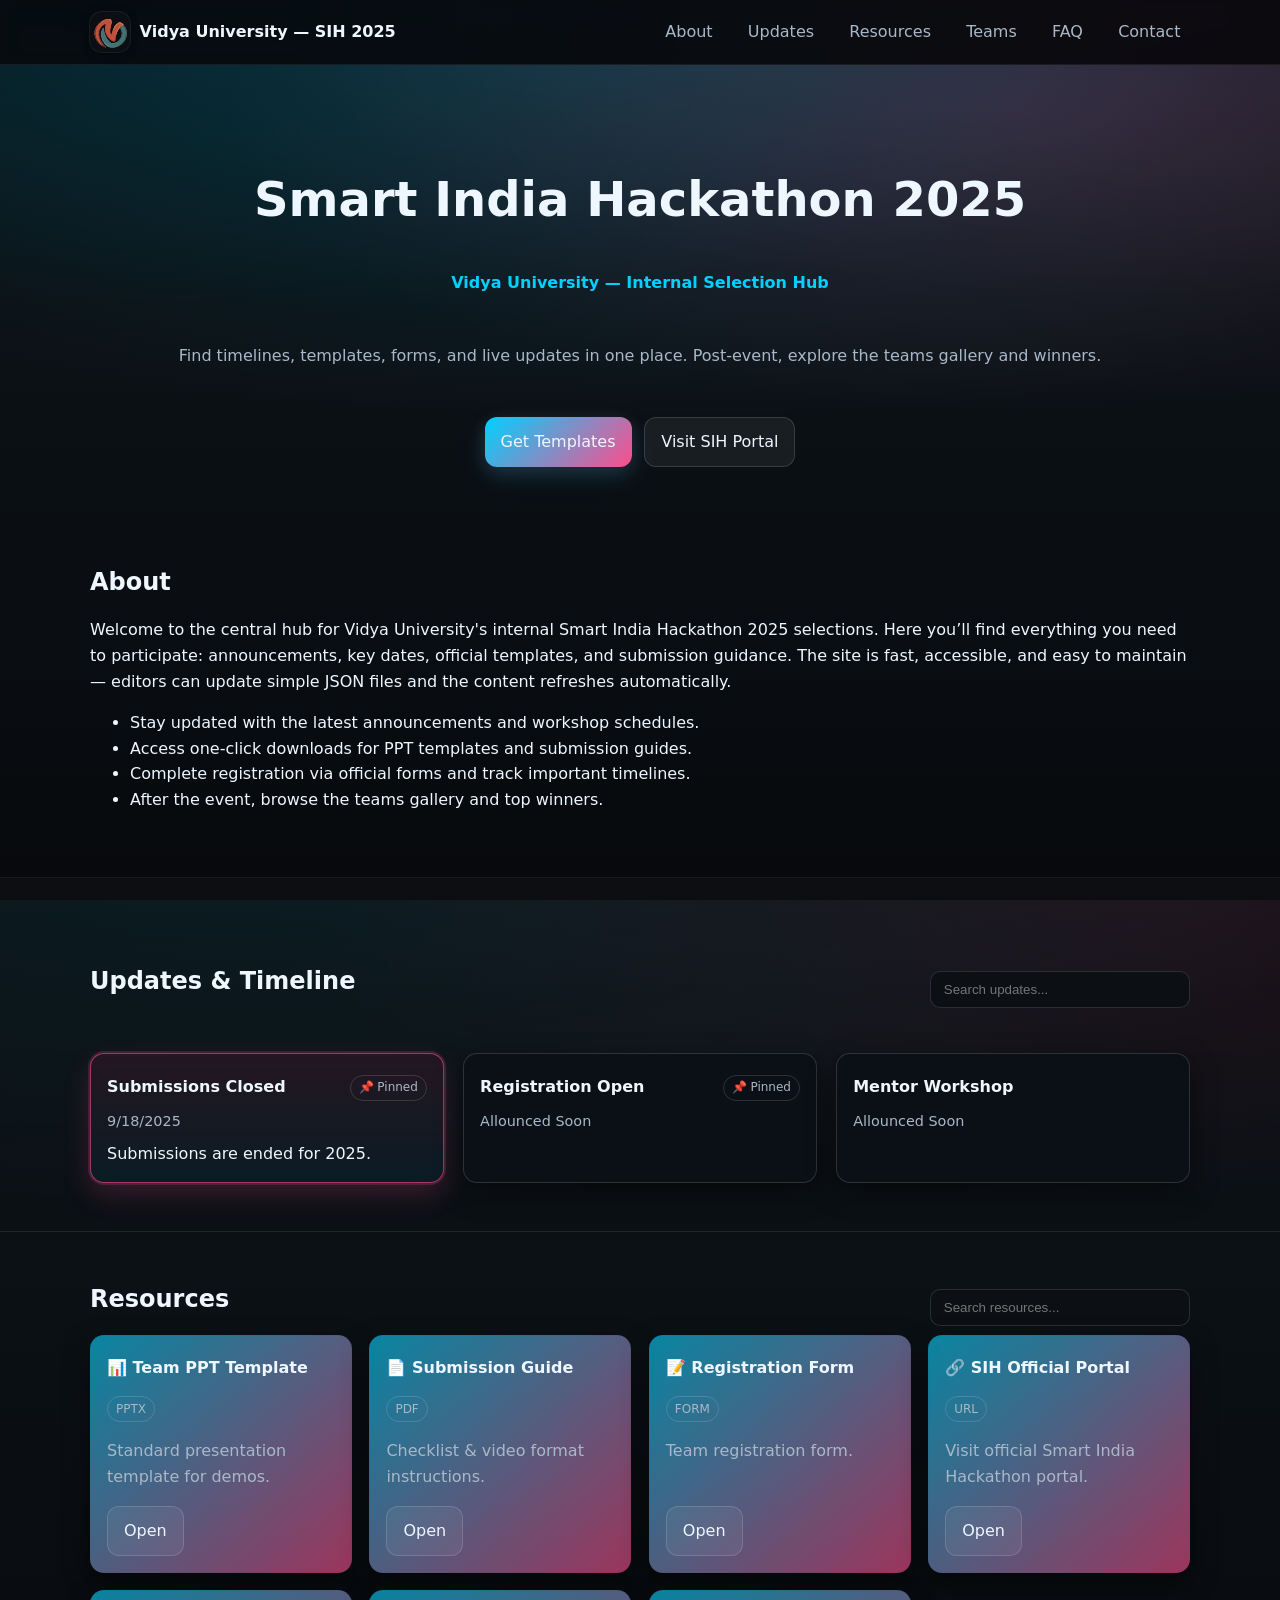
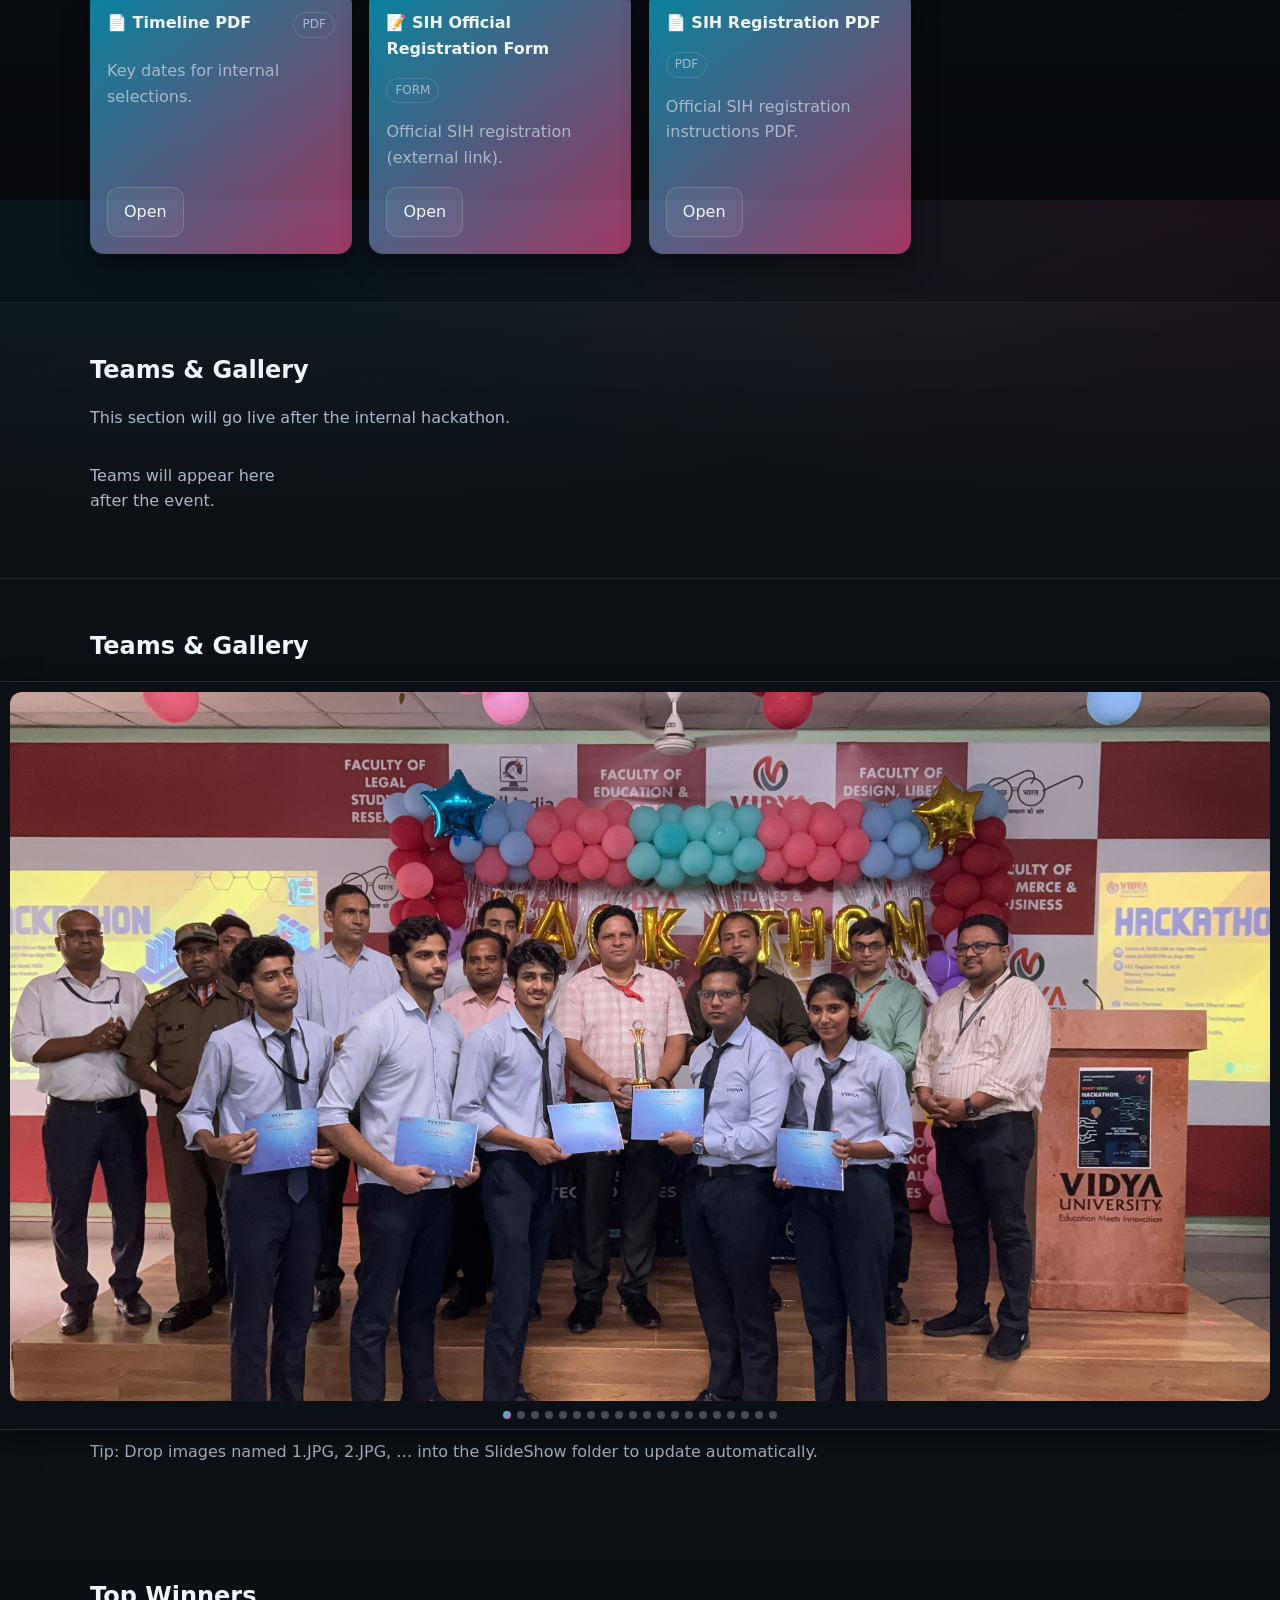
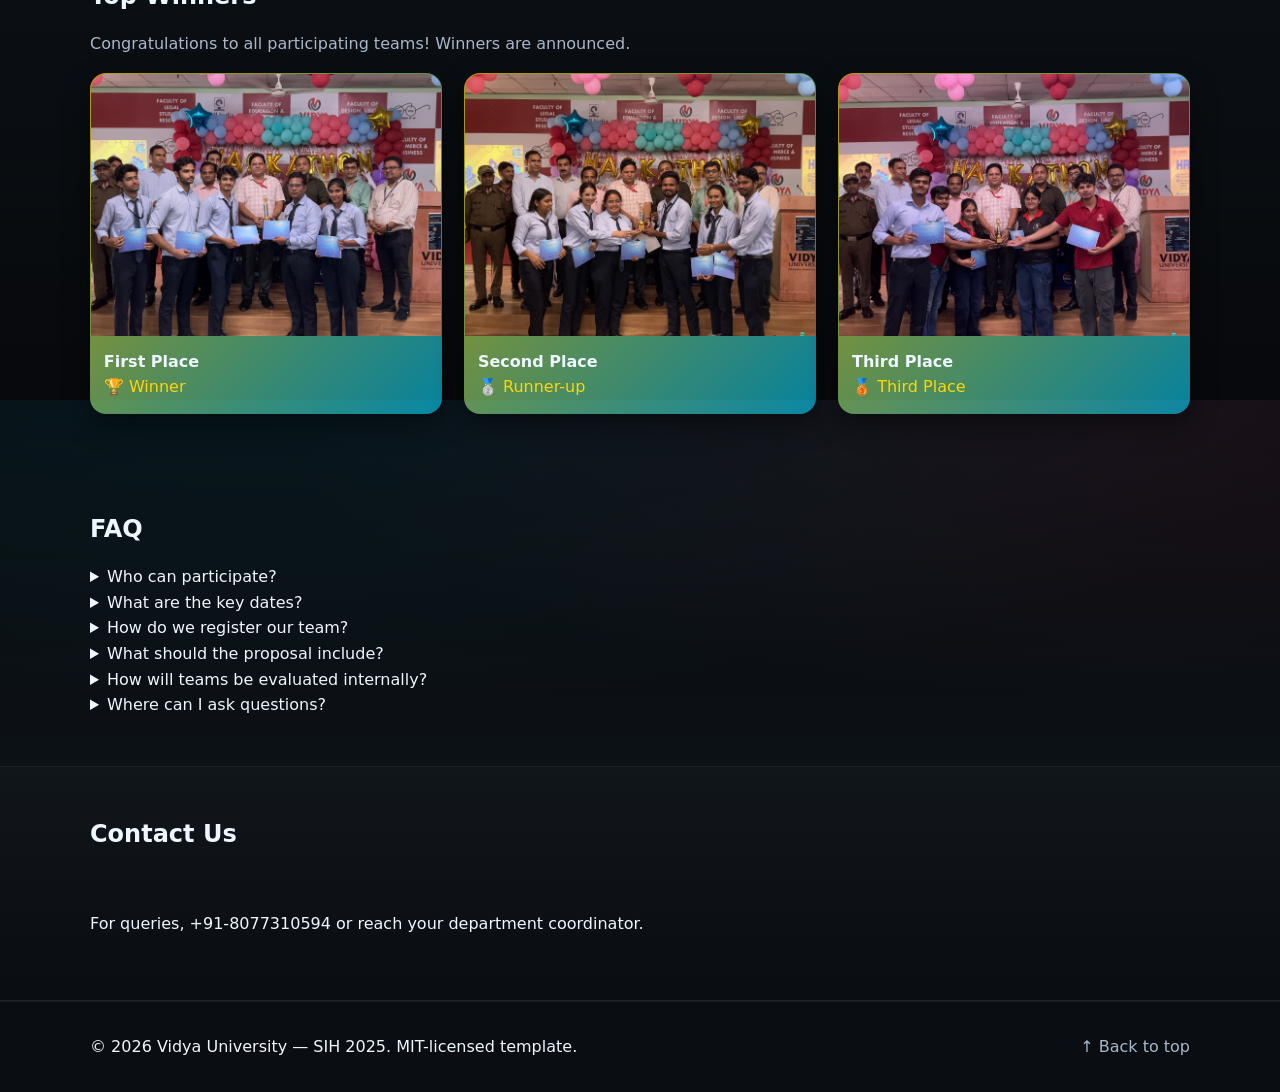
==== commit 629cf6d3: "Gallery: make slideshow full-bleed (corner-to-corner), responsive aspect changes for phones" ====
--- a/sih-vidya-landing/index.html
+++ b/sih-vidya-landing/index.html
@@ -105,7 +105,7 @@
       <section id="teams-gallery" class="section">
         <div class="container">
           <h2>Teams & Gallery</h2>
-          <div class="slideshow" data-folder="../SlideShow" data-start="1" data-end="20" data-ext=".JPG" data-interval="3000" aria-label="Photo slideshow">
+          <div class="slideshow bleed" data-folder="../SlideShow" data-start="1" data-end="20" data-ext=".JPG" data-interval="3000" aria-label="Photo slideshow">
             <div class="slides" id="gallery-slides" aria-live="off"></div>
           </div>
           <p class="muted" style="margin-top:.6rem">Tip: Drop images named 1.JPG, 2.JPG, … into the SlideShow folder to update automatically.</p>
--- a/sih-vidya-landing/css/style.css
+++ b/sih-vidya-landing/css/style.css
@@ -113,7 +113,8 @@
 .winner-card .place{color:#ffd700}
 
 /* Slideshow */
-#teams-gallery .slideshow{max-width:820px; margin:0 auto; background:var(--card); border:1px solid rgba(255,255,255,.12); border-radius:16px; padding:10px; box-shadow:var(--shadow)}
+#teams-gallery .slideshow{max-width:1200px; margin:0 auto; background:var(--card); border:1px solid rgba(255,255,255,.12); border-radius:16px; padding:10px; box-shadow:var(--shadow)}
+#teams-gallery .slideshow.bleed{max-width:unset; width:min(100vw, 1400px); margin-left:50%; transform:translateX(-50%); border-radius:0; border-left:none; border-right:none}
 #teams-gallery .slides{position:relative; width:100%; aspect-ratio:16/9; overflow:hidden; border-radius:12px; background:#0a0d11}
 #teams-gallery .slide{position:absolute; inset:0; opacity:0; transition:opacity .8s ease}
 #teams-gallery .slide img{width:100%; height:100%; object-fit:cover; display:block}
@@ -121,6 +122,15 @@
 #teams-gallery .indicators{display:flex; justify-content:center; gap:6px; margin-top:.6rem}
 #teams-gallery .dot{width:8px; height:8px; border-radius:50%; background:rgba(255,255,255,.25)}
 #teams-gallery .dot.active{background:linear-gradient(135deg,var(--brand),var(--brand-2))}
+
+/* Responsive tweaks */
+@media (max-width: 900px){
+  #teams-gallery .slides{aspect-ratio: 4/3}
+}
+@media (max-width: 560px){
+  #teams-gallery .slides{aspect-ratio: 1/1}
+  #teams-gallery .slideshow{padding:8px}
+}
 
 /* Footer */
 .site-footer{border-top:1px solid rgba(255,255,255,.06); background:#0a0d11}
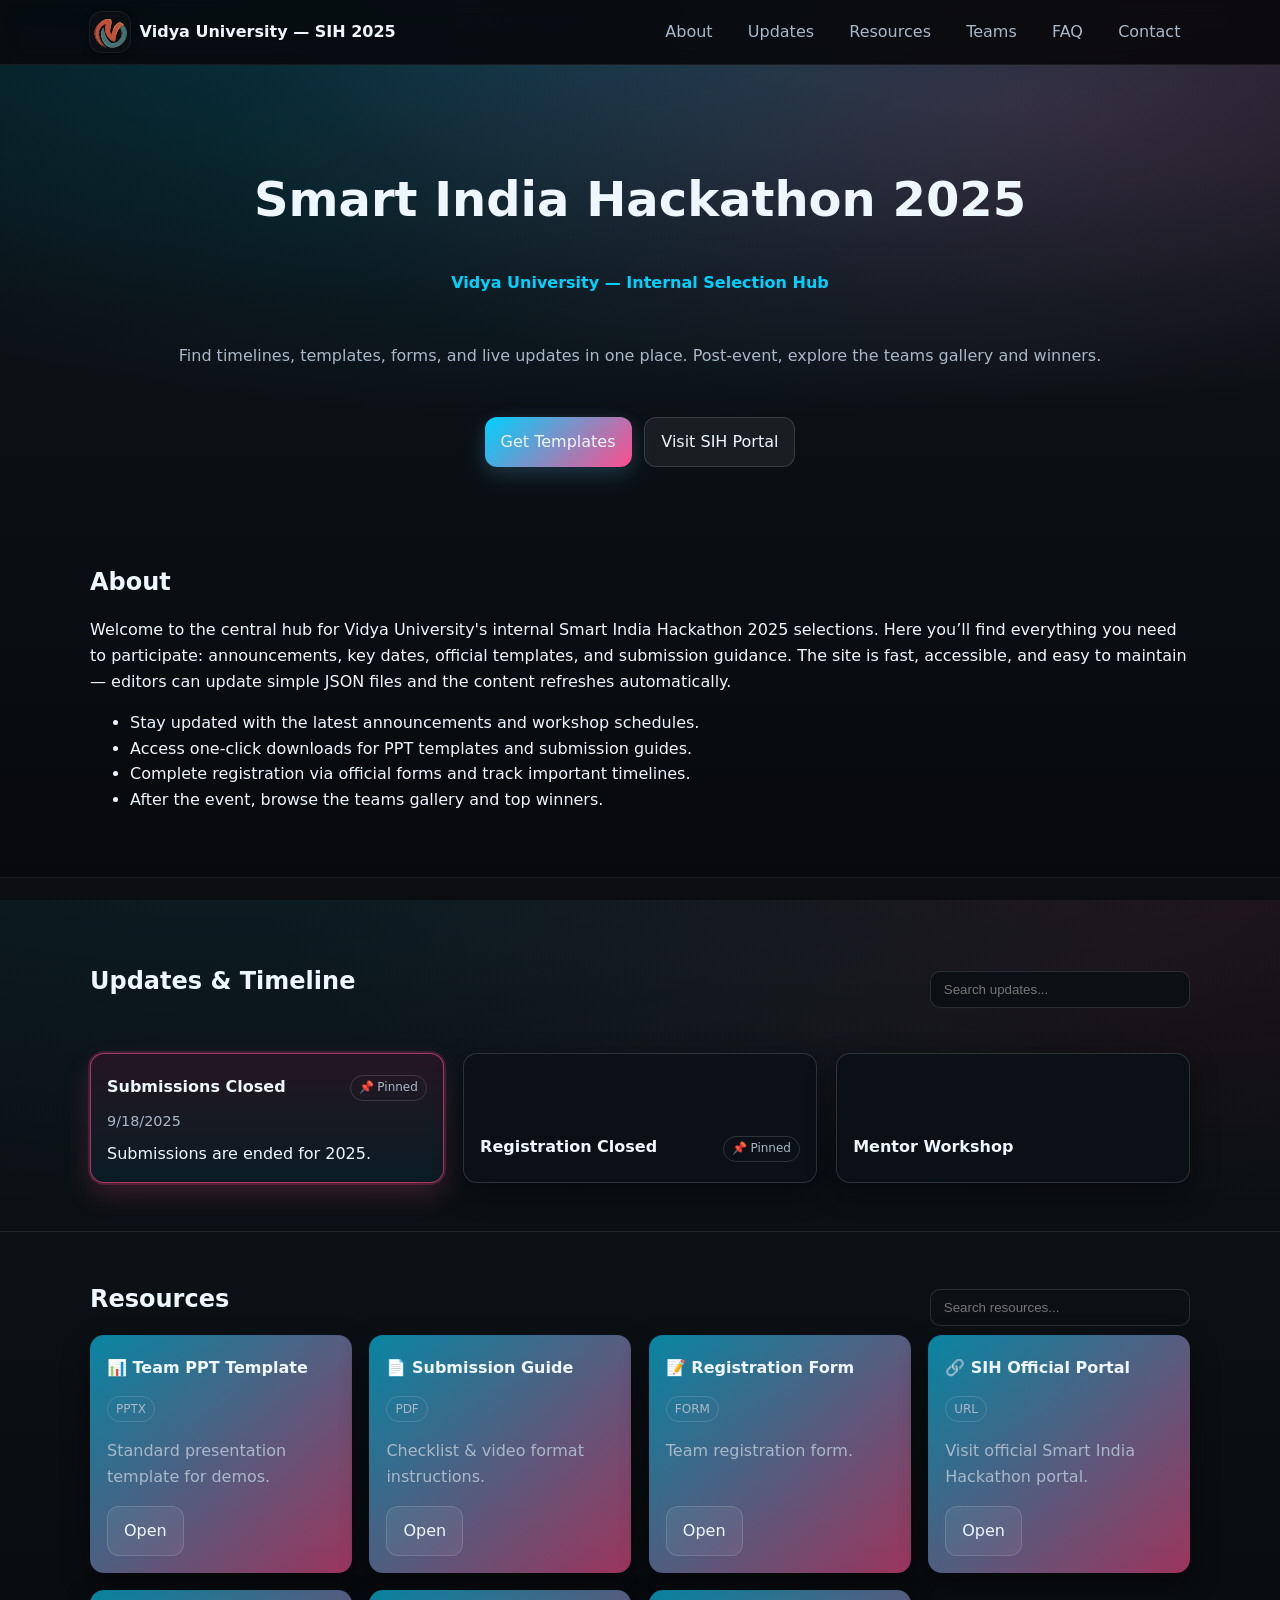
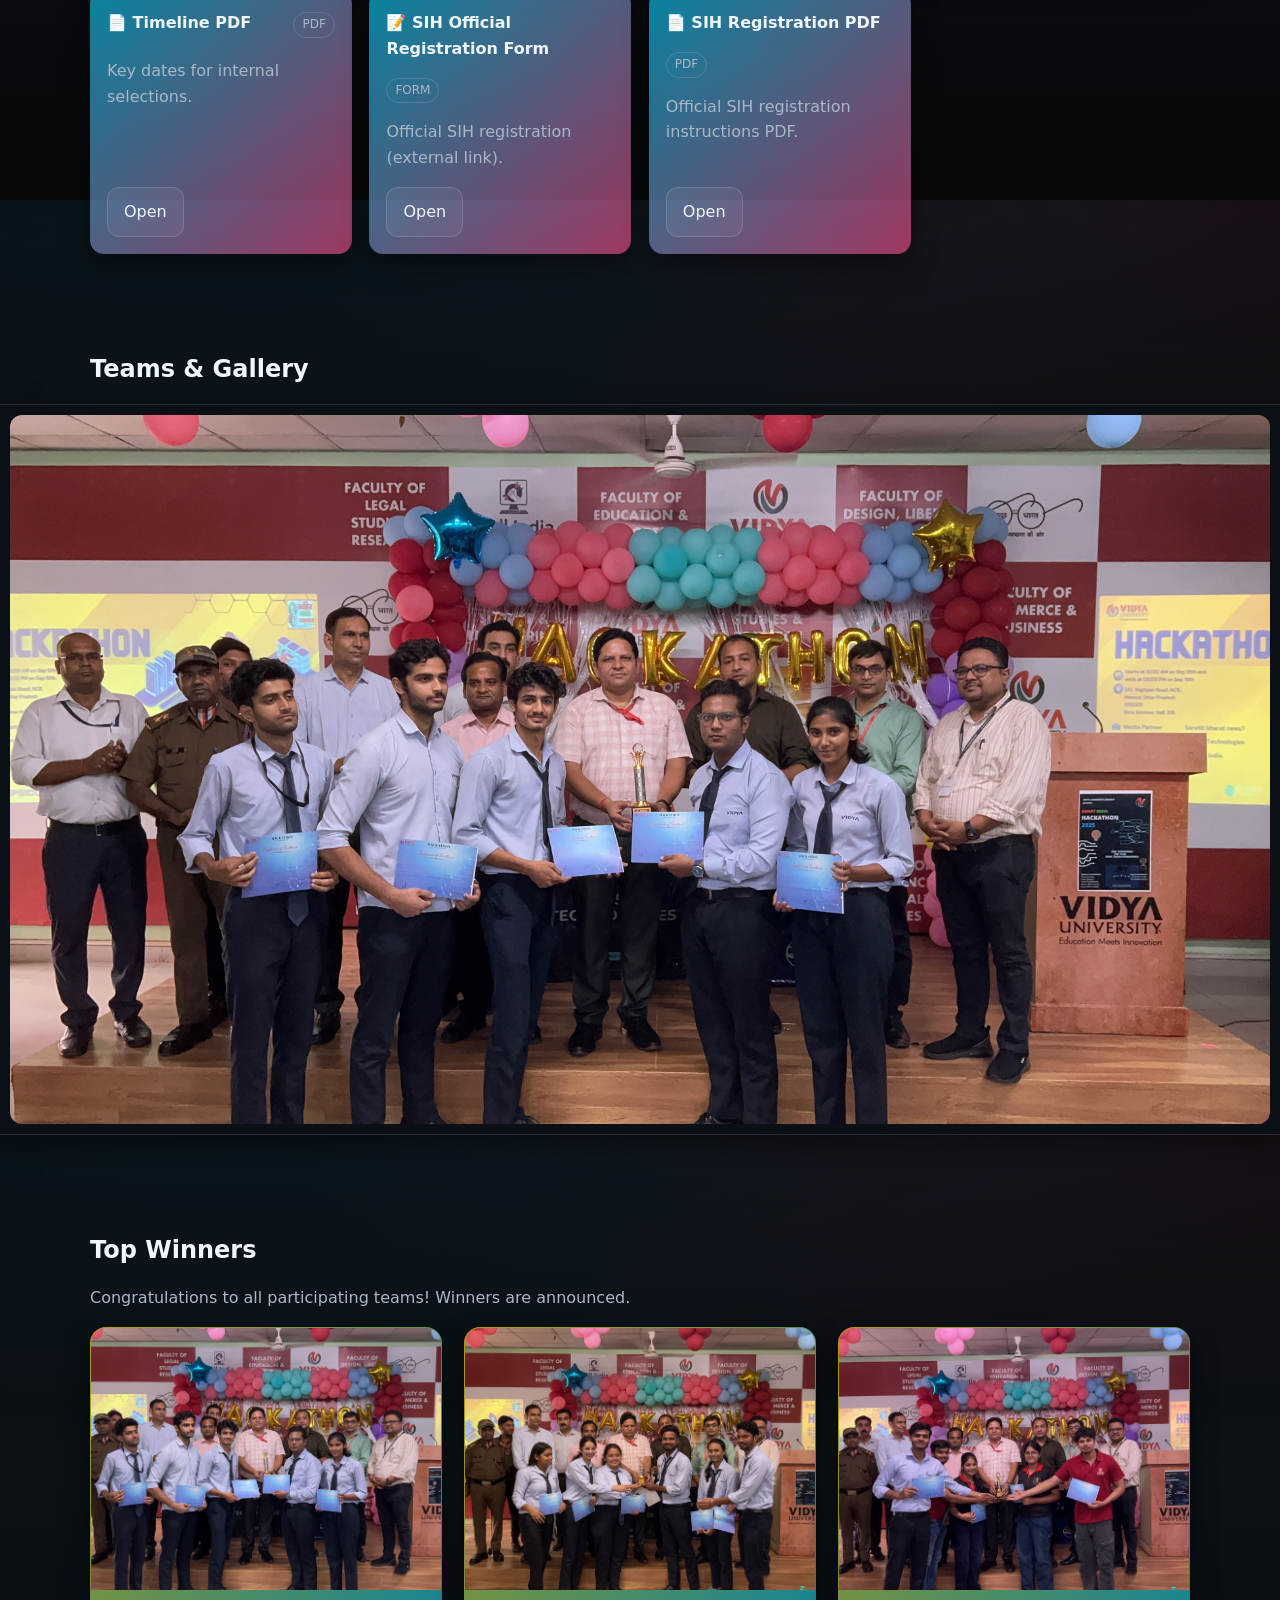
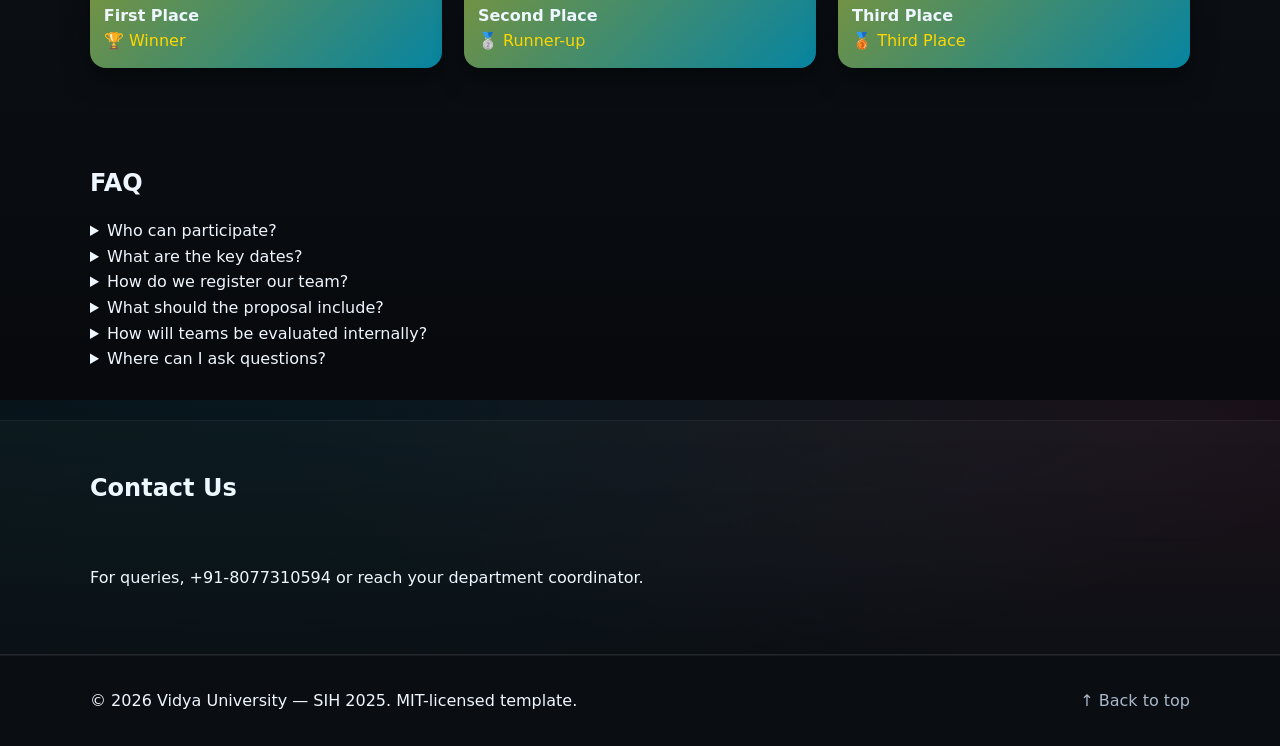
==== commit f136bdaf: "Updates: change Registration to Closed and remove 'Allounced Soon' placeholders; Gallery: cleanup do" ====
--- a/sih-vidya-landing/index.html
+++ b/sih-vidya-landing/index.html
@@ -25,7 +25,7 @@
           <a href="#about">About</a>
           <a href="#updates">Updates</a>
           <a href="#resources">Resources</a>
-          <a href="#teams">Teams</a>
+          <a href="#teams-gallery">Teams</a>
           <a href="#faq">FAQ</a>
           <a href="#contact">Contact</a>
         </nav>
@@ -93,22 +93,16 @@
         </div>
       </section>
 
-      <section id="teams" class="section alt">
-        <div class="container">
-          <h2>Teams & Gallery</h2>
-          <p class="muted">This section will go live after the internal hackathon.</p>
-          <div id="teams-grid" class="grid" aria-live="polite" aria-busy="true"></div>
-        </div>
-      </section>
+      
 
       <!-- Dedicated slideshow section -->
       <section id="teams-gallery" class="section">
         <div class="container">
           <h2>Teams & Gallery</h2>
-          <div class="slideshow bleed" data-folder="../SlideShow" data-start="1" data-end="20" data-ext=".JPG" data-interval="3000" aria-label="Photo slideshow">
+          <div class="slideshow bleed" data-folder="../SlideShow" data-start="1" data-end="10" data-ext=".JPG" data-interval="3000" aria-label="Photo slideshow">
             <div class="slides" id="gallery-slides" aria-live="off"></div>
           </div>
-          <p class="muted" style="margin-top:.6rem">Tip: Drop images named 1.JPG, 2.JPG, … into the SlideShow folder to update automatically.</p>
+          <!-- <p class="muted" style="margin-top:.6rem">Tip: Drop images named 1.JPG, 2.JPG, … into the SlideShow folder to update automatically.</p> -->
         </div>
       </section>
 
--- a/sih-vidya-landing/css/style.css
+++ b/sih-vidya-landing/css/style.css
@@ -119,9 +119,7 @@
 #teams-gallery .slide{position:absolute; inset:0; opacity:0; transition:opacity .8s ease}
 #teams-gallery .slide img{width:100%; height:100%; object-fit:cover; display:block}
 #teams-gallery .slide.active{opacity:1}
-#teams-gallery .indicators{display:flex; justify-content:center; gap:6px; margin-top:.6rem}
-#teams-gallery .dot{width:8px; height:8px; border-radius:50%; background:rgba(255,255,255,.25)}
-#teams-gallery .dot.active{background:linear-gradient(135deg,var(--brand),var(--brand-2))}
+/* indicators removed */
 
 /* Responsive tweaks */
 @media (max-width: 900px){
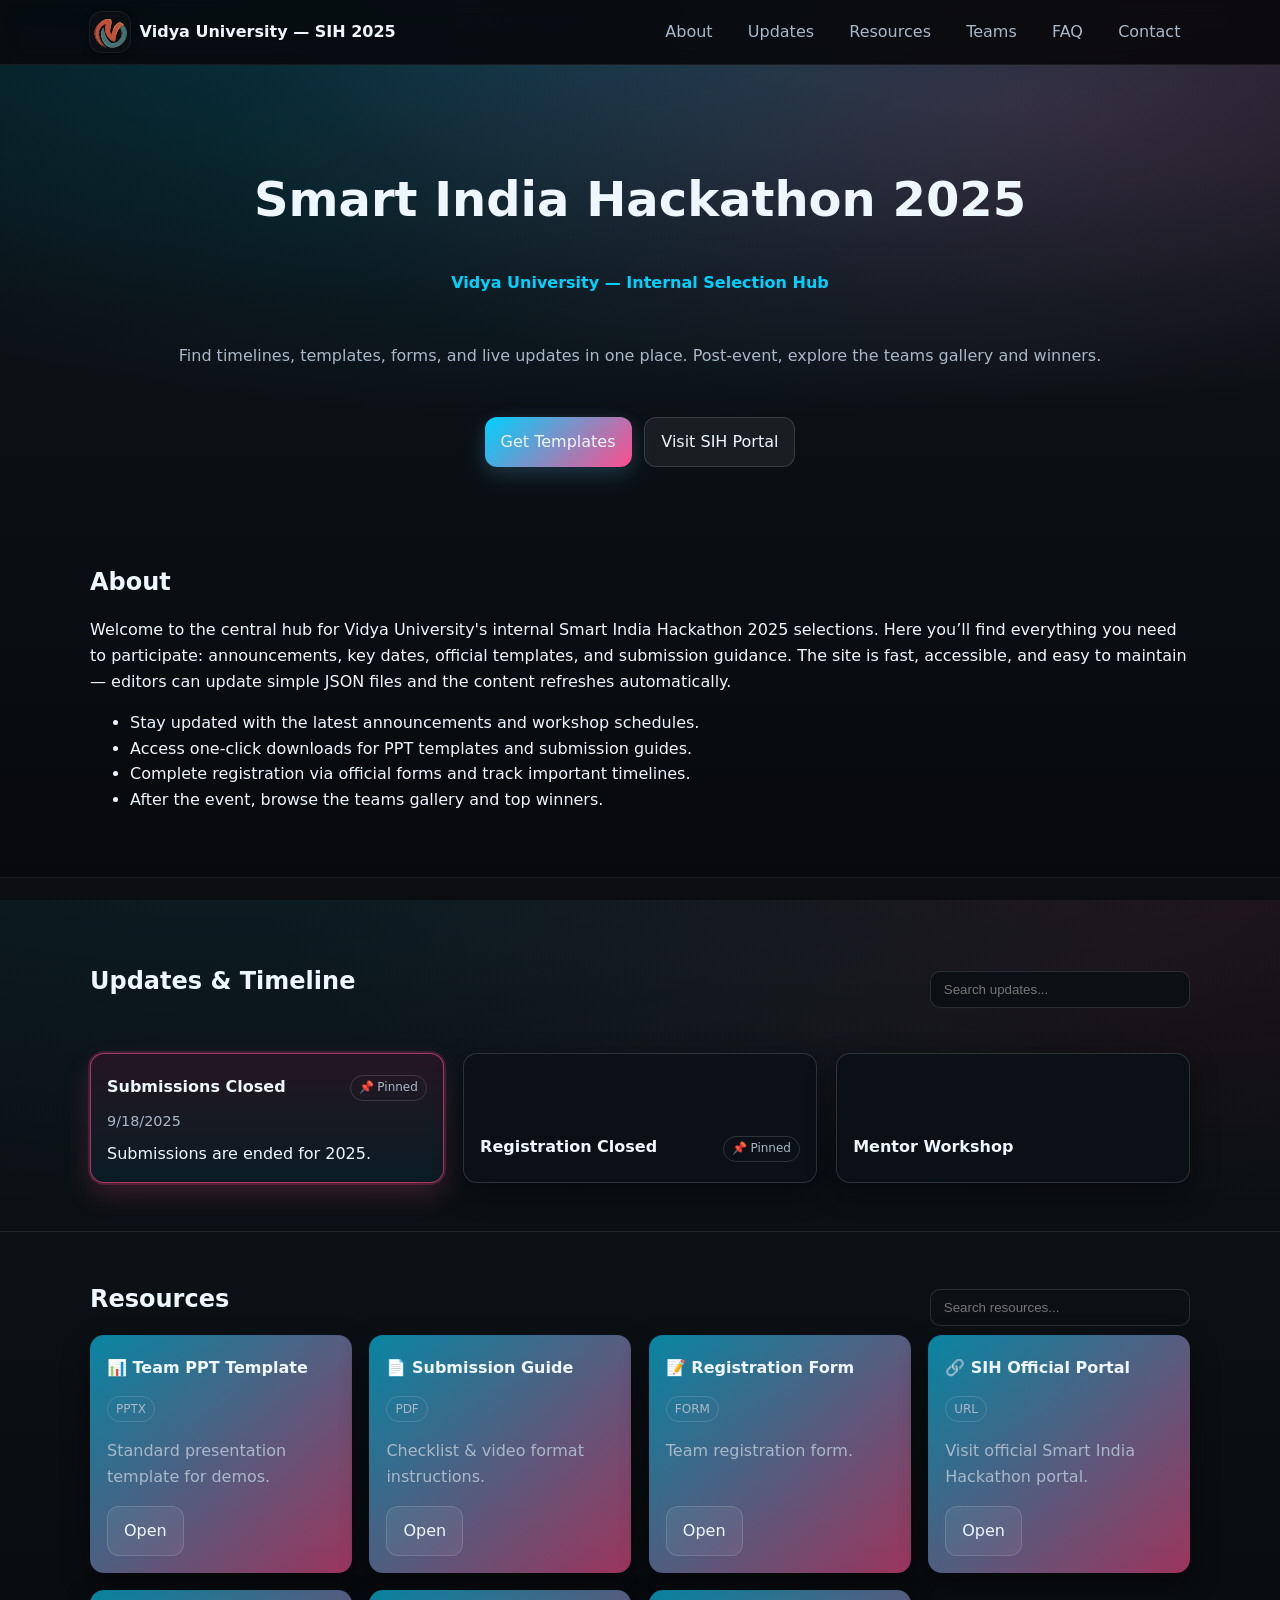
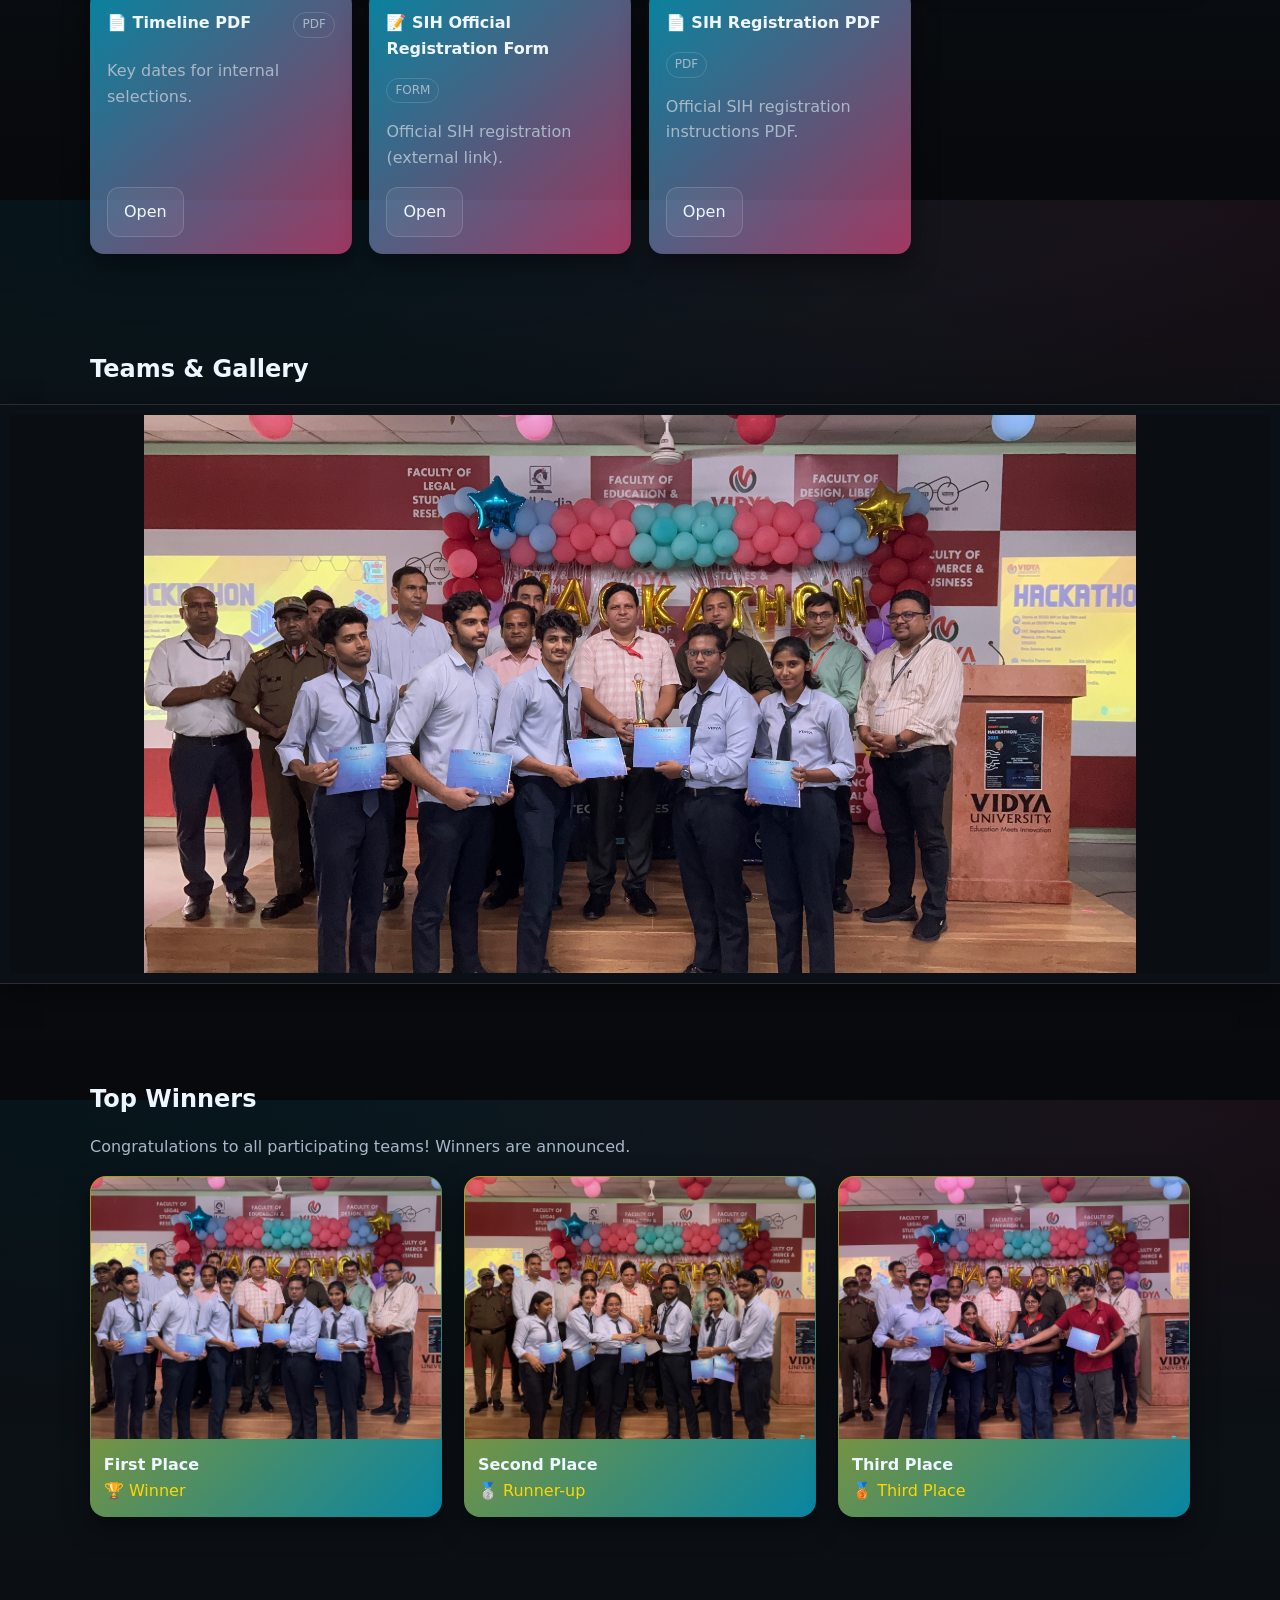
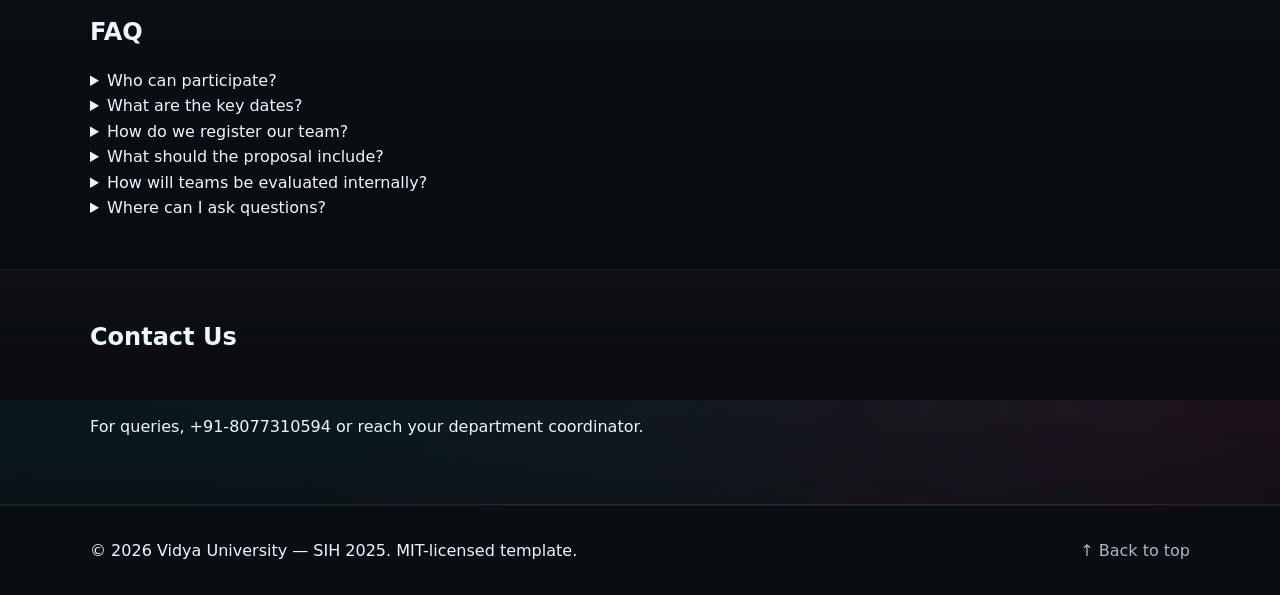
==== commit ac940ec4: "Cache-bust assets: force reload to remove 'Allounced Soon' text from updates" ====
--- a/sih-vidya-landing/index.html
+++ b/sih-vidya-landing/index.html
@@ -10,7 +10,7 @@
     <meta property="og:type" content="website" />
     <meta name="twitter:card" content="summary_large_image" />
     <link rel="icon" href="./assets/images/logo.svg" />
-  <link rel="stylesheet" href="./css/style.css?v=20250917" />
+  <link rel="stylesheet" href="./css/style.css?v=20250920b" />
     <meta name="google-adsense-account" content="ca-pub-8051903518935723" />
     <script async src="https://pagead2.googlesyndication.com/pagead/js/adsbygoogle.js?client=ca-pub-8051903518935723" crossorigin="anonymous"></script>
   </head>
@@ -183,6 +183,6 @@
       </div>
     </footer>
 
-    <script type="module" src="./js/main.js?v=20250917"></script>
+  <script type="module" src="./js/main.js?v=20250920b"></script>
   </body>
   </html>
--- a/sih-vidya-landing/css/style.css
+++ b/sih-vidya-landing/css/style.css
@@ -114,19 +114,20 @@
 
 /* Slideshow */
 #teams-gallery .slideshow{max-width:1200px; margin:0 auto; background:var(--card); border:1px solid rgba(255,255,255,.12); border-radius:16px; padding:10px; box-shadow:var(--shadow)}
-#teams-gallery .slideshow.bleed{max-width:unset; width:min(100vw, 1400px); margin-left:50%; transform:translateX(-50%); border-radius:0; border-left:none; border-right:none}
-#teams-gallery .slides{position:relative; width:100%; aspect-ratio:16/9; overflow:hidden; border-radius:12px; background:#0a0d11}
+#teams-gallery .slideshow.bleed{max-width:unset; width:100vw; margin-left:50%; transform:translateX(-50%); border-radius:0; border-left:none; border-right:none}
+#teams-gallery .slides{position:relative; width:100%; height:clamp(260px, 62vh, 900px); overflow:hidden; border-radius:12px; background:#0a0d11}
+#teams-gallery .slideshow.bleed .slides{border-radius:0}
 #teams-gallery .slide{position:absolute; inset:0; opacity:0; transition:opacity .8s ease}
-#teams-gallery .slide img{width:100%; height:100%; object-fit:cover; display:block}
+#teams-gallery .slide img{width:100%; height:100%; object-fit:contain; object-position:center; display:block; background:#0a0d11}
 #teams-gallery .slide.active{opacity:1}
 /* indicators removed */
 
 /* Responsive tweaks */
 @media (max-width: 900px){
-  #teams-gallery .slides{aspect-ratio: 4/3}
+  #teams-gallery .slides{height:clamp(220px, 56vh, 720px)}
 }
 @media (max-width: 560px){
-  #teams-gallery .slides{aspect-ratio: 1/1}
+  #teams-gallery .slides{height:clamp(200px, 50vh, 560px)}
   #teams-gallery .slideshow{padding:8px}
 }
 
